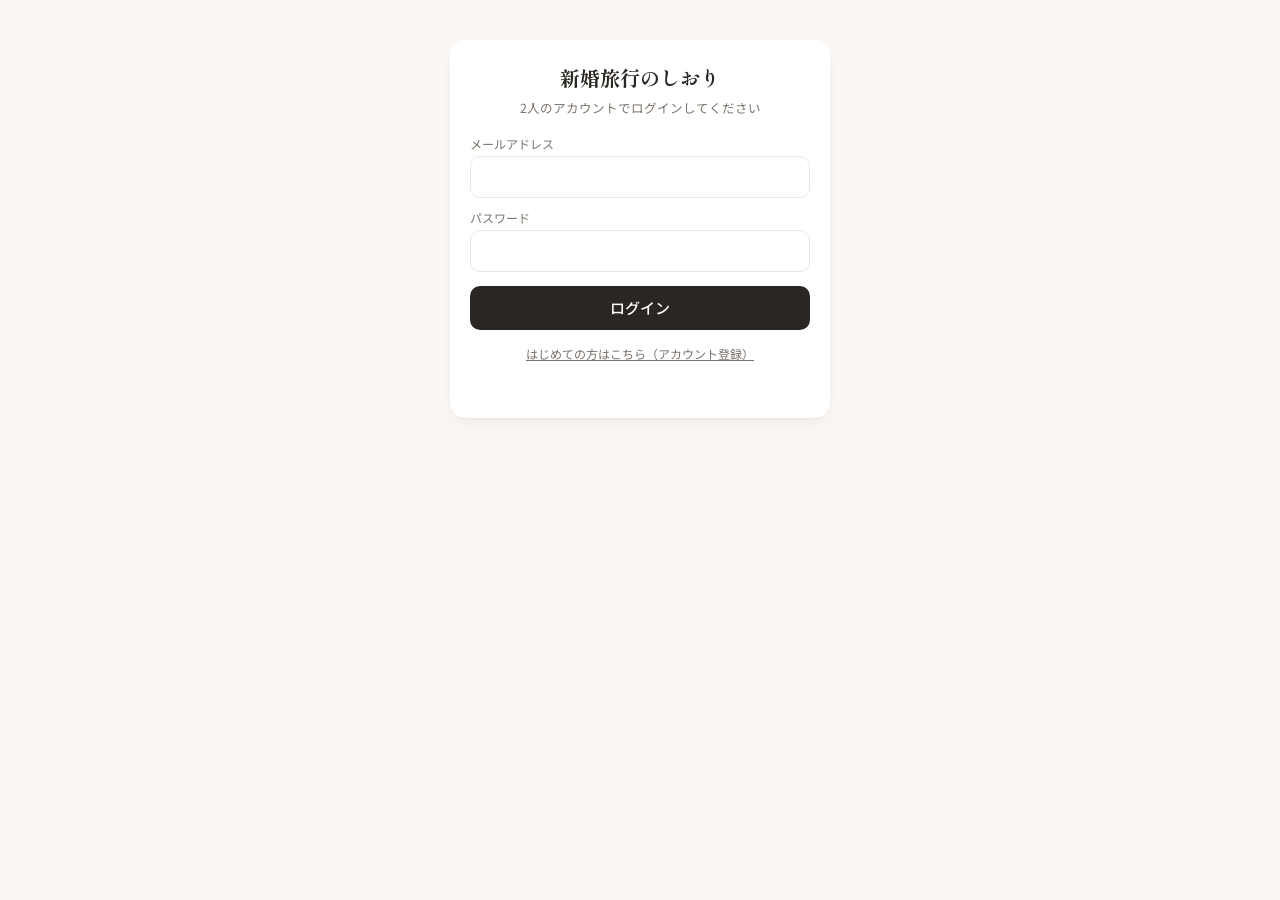
==== index.html @ dcadd389 "新婚旅行しおりアプリ（Supabase + Netlify + オフライン対応） Co-Authored-By: Claude Opus 5.5 <noreply@anthropic.com> Cla" ====
<!DOCTYPE html>
<html lang="ja">
<head>
<meta charset="utf-8">
<meta name="viewport" content="width=device-width, initial-scale=1">
<meta name="theme-color" content="#FAF7F2">
<meta name="apple-mobile-web-app-capable" content="yes">
<meta name="apple-mobile-web-app-status-bar-style" content="default">
<meta name="apple-mobile-web-app-title" content="新婚旅行">
<title>新婚旅行 ロンドン・パリ・ローマ 9日間</title>
<link rel="manifest" href="/manifest.webmanifest">
<link rel="icon" href="/icons/icon-192.png">
<link rel="apple-touch-icon" href="/icons/apple-touch-icon.png">
<link rel="preconnect" href="https://fonts.googleapis.com">
<link href="https://fonts.googleapis.com/css2?family=Noto+Sans+JP:wght@400;500;700&family=Shippori+Mincho:wght@500;700&display=swap" rel="stylesheet">
<link rel="stylesheet" href="/styles.css">
</head>
<body>
<div class="wrap" id="app">
  <div class="topbar" id="topbar" hidden><span id="whoami" style="color:var(--sub);padding:4px"></span><button class="linkbtn" id="logoutBtn">ログアウト</button></div>

  <section class="login" id="login" hidden>
    <h2>新婚旅行のしおり</h2>
    <p>2人のアカウントでログインしてください</p>
    <form id="loginForm" autocomplete="on">
      <label>メールアドレス<input type="email" id="lEmail" autocomplete="username" required></label>
      <label>パスワード<input type="password" id="lPass" autocomplete="current-password" minlength="8" required></label>
      <button class="btn primary" type="submit" id="loginBtn">ログイン</button>
      <button class="linkbtn" type="button" id="toggleSignup" style="display:block;margin:10px auto 0">はじめての方はこちら（アカウント登録）</button>
      <div class="msg" id="loginMsg"></div>
    </form>
  </section>

  <div id="main" hidden>
  <header class="hero">
    <div class="kicker">HONEYMOON 2027</div>
    <h1>ロンドン・パリ・ローマ 9日間</h1>
    <div class="route"><b>成田</b> → ロンドン 2泊 → パリ 3泊 → ローマ 2泊 → <b>成田</b>　｜　添乗員同行・ターキッシュ エアラインズ</div>
    <div class="datebar">
      <span>出発日</span><input type="date" id="startDate" min="2027-01-09" max="2027-03-20">
      <span class="countdown" id="countdown" hidden></span>
    </div>
    <div class="status" id="status"></div>
  </header>

  <nav class="tabs">
    <div class="seg">
      <button id="tabPlan" aria-pressed="true">日程</button>
      <button id="tabInfo" aria-pressed="false">ツアー情報</button>
    </div>
    <div class="chips" id="chips"></div>
  </nav>

  <main id="plan"></main>

  <main id="info" class="info" hidden>
    <section>
      <h3>フライト</h3>
      <table>
        <tr><td>往路（1日目）</td><td>成田 10:10 発 → イスタンブール乗継 → ロンドン 21:05 着</td></tr>
        <tr><td>パリ→ローマ（6日目）</td><td>直行便（時刻は最終日程表で確定）</td></tr>
        <tr><td>復路（8〜9日目）</td><td>ローマ 06:40〜07:05 発 → イスタンブール乗継 → 成田 08:40 着</td></tr>
      </table>
      <ul style="margin-top:8px;color:var(--sub);font-size:12.5px"><li>便名・時刻はツアーページ記載の目安。最終日程表で確認する</li></ul>
    </section>
    <section>
      <h3>ツアー代金に含まれるもの</h3>
      <ul>
        <li>添乗員同行、航空券（ターキッシュ エアラインズ・成田発着）</li>
        <li>ホテル：ロンドン2泊・パリ3泊・ローマ2泊（Cクラス）</li>
        <li>食事：朝食7回、昼食1回（ロンドンでフィッシュ＆チップス）、夕食1回（ローマでピザ）</li>
        <li>ロンドン・パリ・ローマの市内観光（車窓・外観を含む）</li>
        <li>ユーロスター（ロンドン→パリ・2等指定席）</li>
        <li>特典：パリのセーヌ川クルーズ券、ローマのジェラートクーポン（各1人1枚）</li>
      </ul>
    </section>
    <section>
      <h3>別途かかる費用（目安・1人あたり）</h3>
      <table>
        <tr><td>燃油サーチャージ</td><td>約133,000円</td></tr>
        <tr><td>海外空港諸税・システム利用料</td><td>約14,840円</td></tr>
        <tr><td>国際観光旅客税</td><td>3,000円</td></tr>
        <tr><td>成田空港施設使用料</td><td>2,460円</td></tr>
        <tr><td>成田空港旅客保安サービス料</td><td>700円</td></tr>
        <tr><td>宿泊税（フランス・イタリアの一部都市）</td><td>1泊 €2.6〜15.93</td></tr>
      </table>
      <ul style="margin-top:8px;color:var(--sub);font-size:12.5px"><li>ツアー代金：大人1人 299,800〜409,800円（出発日による・2〜3名1室）</li></ul>
    </section>
    <section>
      <h3>パリ自由日のオプション（4・5日目）</h3>
      <table>
        <tr><td>ヴェルサイユ宮殿 午前観光（日本語ガイド）</td><td>17,390円</td></tr>
        <tr><td>モン・サン・ミッシェル 1日観光</td><td>36,600円</td></tr>
        <tr><td>モン・サン・ミッシェル ハネムーンプラン</td><td>43,000円</td></tr>
        <tr><td>セーヌ川ディナークルーズ（18:15 / 20:30発）</td><td>18,120〜39,340円</td></tr>
      </table>
      <ul style="margin-top:8px;color:var(--sub);font-size:12.5px"><li>オンライン予約の画面で申し込む。ストライキや閉館で中止・返金なしの場合あり</li></ul>
    </section>
    <section>
      <h3>覚えておくこと</h3>
      <ul>
        <li>出発21日前までに、パスポート番号・有効期限・生年月日をHISに連絡する</li>
        <li>スーツケースは自分で運ぶ（ユーロスター・空港・駅・ホテルにポーターなし）</li>
        <li>ホテルはシャワーのみの部屋が多い。ロンドン・パリは地下鉄駅から1km以内、ローマはテルミニ駅から2km以内</li>
        <li>現地の事情で宿泊地や訪問順が入れ替わることがある（観光箇所・食事回数は同じ）</li>
        <li>大英博物館はガイドなしの場合あり。パリ市内は渋滞で移動に時間がかかることがある</li>
        <li>6日目の夕食（ピザ）は、到着時刻によって昼食に変わることがある</li>
        <li>たびレジ登録・外務省の海外安全情報を確認しておく</li>
      </ul>
    </section>
    <p style="text-align:center;font-size:12.5px;margin-top:16px"><a href="https://tour.his-j.com/sp/02A_10/TI-KLF8030/">HISのツアーページを開く（TI-KLF8030）</a></p>
  
    <section class="backup">
      <h3>バックアップ</h3>
      <p style="font-size:13px;margin:0 0 8px">いまの日程をテキスト（JSON）としてコピーします。念のためメモアプリなどに貼っておくと安心です。</p>
      <button class="btn ghost" id="copyBackup">日程をコピー</button> <span id="copyMsg" style="font-size:12px;color:var(--sub)"></span>
    </section>
  </main>

  <footer>予定をタップすると編集できます。変更は2人の画面に同時に反映されます。<br>一度開いた内容は、電波がなくても表示できます（編集はオンライン時のみ）。</footer>
  </div>
</div>

<div class="sheet-bg" id="sheetBg">
  <form class="sheet" id="sheet" autocomplete="off">
    <h3 id="sheetTitle">予定を編集</h3>
    <div id="itemFields">
      <label>タイトル<input id="fTitle" required maxlength="120" placeholder="例：ルーヴル美術館"></label>
      <div class="row">
        <label>日<select id="fDay"></select></label>
        <label>カテゴリ<select id="fCat">
          <option value="sight">観光</option><option value="food">食事</option><option value="move">移動</option>
          <option value="shop">買い物</option><option value="rest">ホテル・休憩</option><option value="other">その他</option>
        </select></label>
      </div>
      <div class="row">
        <label>開始<input type="time" id="fTime"></label>
        <label>終了<input type="time" id="fEnd"></label>
      </div>
      <label>場所（Googleマップで開けます）<input id="fPlace" maxlength="200" placeholder="例：Musée du Louvre"></label>
      <label>参考URL<input id="fUrl" type="url" maxlength="500" placeholder="https://"></label>
      <label>メモ<textarea id="fNote" maxlength="2000" placeholder="予約番号、チケット、行き方など"></textarea></label>
    </div>
    <div id="dayFields" hidden>
      <label>ホテル名<input id="fHotel" maxlength="200" placeholder="最終日程表で決まったら入力"></label>
      <label>この日のメモ<textarea id="fDayNote" maxlength="2000" placeholder="服装、集合時間、気をつけることなど"></textarea></label>
    </div>
    <div class="actions">
      <button type="button" class="btn ghost" id="cancelBtn">閉じる</button>
      <button type="submit" class="btn primary" id="saveBtn">保存</button>
    </div>
    <div class="actions" id="delRow"><button type="button" class="btn danger" id="delBtn">この予定を削除</button></div>
    <div class="confirm" id="confirmBox">本当に削除しますか？
      <div class="actions"><button type="button" class="btn ghost" id="noDel">やめる</button><button type="button" class="btn primary" style="background:#A1452F" id="yesDel">削除する</button></div>
    </div>
  </form>
</div>


<script src="/vendor/supabase.js"></script>
<script src="/config.js"></script>
<script src="/app.js"></script>
</body>
</html>
---- styles.css ----
[hidden]{display:none!important}
:root{
    --bg:#FAF7F2; --card:#FFFFFF; --ink:#2A2622; --sub:#7A726A; --line:#ECE6DD;
    --lon:#2E4A7D; --par:#B44D68; --rom:#C27235; --move:#6E7781; --accent:#8C6A4A;
    --radius:14px;
  }
  *{box-sizing:border-box}
  html,body{margin:0;background:var(--bg);color:var(--ink);font-family:"Noto Sans JP",system-ui,sans-serif;font-size:15px;line-height:1.6;-webkit-text-size-adjust:100%}
  button,input,select,textarea{font:inherit;color:inherit}
  .wrap{max-width:760px;margin:0 auto;padding:0 16px 96px}
  header.hero{padding:28px 0 14px;text-align:center}
  .hero .kicker{font-size:12px;letter-spacing:.2em;color:var(--sub)}
  .hero h1{font-family:"Shippori Mincho",serif;font-weight:700;font-size:clamp(20px,5.6vw,26px);margin:6px 0 4px;letter-spacing:.02em;word-break:keep-all}
  .hero .route{font-size:13px;color:var(--sub)}
  .hero .route b{font-weight:500}
  .datebar{display:flex;gap:10px;align-items:center;justify-content:center;flex-wrap:wrap;margin-top:14px;font-size:13px}
  .datebar input{border:1px solid var(--line);background:#fff;border-radius:10px;padding:6px 10px}
  .countdown{background:#fff;border:1px solid var(--line);border-radius:999px;padding:4px 12px;color:var(--accent);font-weight:500}
  .status{font-size:12px;color:var(--sub);text-align:center;min-height:18px;margin-top:6px}
  .status.warn{color:#A1452F}

  nav.tabs{position:sticky;top:0;z-index:5;background:rgba(250,247,242,.94);backdrop-filter:blur(6px);border-bottom:1px solid var(--line);margin:0 -16px;padding:8px 16px}
  .seg{display:flex;gap:6px;margin-bottom:8px}
  .seg button{flex:1;border:1px solid var(--line);background:#fff;border-radius:10px;padding:7px 0;font-size:13px;cursor:pointer}
  .seg button[aria-pressed=true]{background:var(--ink);color:#fff;border-color:var(--ink)}
  .chips{display:flex;gap:6px;overflow-x:auto;scrollbar-width:none;padding-bottom:2px}
  .chips::-webkit-scrollbar{display:none}
  .chip{flex:0 0 auto;border:none;border-radius:10px;padding:5px 10px;font-size:12px;cursor:pointer;color:#fff;line-height:1.3;text-align:left}
  .chip small{display:block;opacity:.85;font-size:10px}

  .day{background:var(--card);border-radius:var(--radius);margin-top:16px;overflow:hidden;box-shadow:0 1px 0 var(--line),0 6px 18px -12px rgba(60,40,20,.25);scroll-margin-top:110px}
  .dayhead{padding:14px 16px 12px;color:#fff;display:flex;justify-content:space-between;gap:10px;align-items:flex-end}
  .dayhead .n{font-family:"Shippori Mincho",serif;font-size:13px;letter-spacing:.12em;opacity:.9}
  .dayhead h2{margin:0;font-family:"Shippori Mincho",serif;font-size:20px;font-weight:700;letter-spacing:.03em}
  .dayhead .date{font-size:13px;opacity:.95;text-align:right;white-space:nowrap}
  .meta{display:flex;flex-wrap:wrap;gap:6px 14px;padding:10px 16px;border-bottom:1px solid var(--line);font-size:12.5px;color:var(--sub)}
  .meals span{display:inline-block;border:1px solid var(--line);border-radius:6px;padding:0 6px;margin-right:4px;font-size:11.5px}
  .meals span.on{border-color:transparent;background:#F3ECE2;color:var(--accent);font-weight:500}
  .stay{background:none;border:none;padding:0;color:var(--sub);cursor:pointer;text-align:left;font-size:12.5px}
  .stay u{text-decoration-color:#d5ccc0}
  .daynote{padding:8px 16px;font-size:13px;background:#FCFAF6;border-bottom:1px solid var(--line);white-space:pre-wrap}

  ol.tl{list-style:none;margin:0;padding:6px 0}
  .item{display:grid;grid-template-columns:62px 1fr;gap:10px;padding:10px 16px;cursor:pointer;position:relative}
  .item:hover{background:#FCFAF6}
  .item .t{font-variant-numeric:tabular-nums;font-size:13px;font-weight:500;padding-top:1px}
  .item .t small{display:block;color:var(--sub);font-weight:400;font-size:11.5px}
  .item .body{border-left:2px solid var(--line);padding-left:12px;min-width:0}
  .item .title{font-weight:500;display:flex;gap:6px;align-items:baseline;flex-wrap:wrap}
  .tag{font-size:10.5px;border-radius:5px;padding:0 6px;font-weight:500;white-space:nowrap}
  .tag.tour{background:#EFE7DA;color:var(--accent)}
  .cat{font-size:10.5px;color:var(--sub)}
  .item .note{font-size:13px;color:#4c4640;white-space:pre-wrap;overflow-wrap:anywhere}
  .item .links{font-size:12px;margin-top:2px;display:flex;gap:12px;flex-wrap:wrap}
  .item .links a{color:var(--accent)}
  .item.c-sight .body{border-color:#D9B98F}
  .item.c-food .body{border-color:#D99A8F}
  .item.c-move .body{border-color:#A9B3BC}
  .item.c-shop .body{border-color:#B8A6D3}
  .item.c-rest .body{border-color:#9FC2AE}
  .untimed{font-size:11px;color:var(--sub);padding:6px 16px 0;letter-spacing:.08em}
  .empty{padding:12px 16px;color:var(--sub);font-size:13px}
  .add{display:block;width:calc(100% - 32px);margin:4px 16px 14px;border:1px dashed #D8CEC1;background:none;border-radius:10px;padding:8px;color:var(--accent);cursor:pointer;font-size:13px}
  .add:hover{background:#FCFAF6}

  .info section{background:#fff;border-radius:var(--radius);padding:14px 16px;margin-top:16px;box-shadow:0 1px 0 var(--line)}
  .info h3{font-family:"Shippori Mincho",serif;margin:0 0 8px;font-size:17px}
  .info ul{margin:0;padding-left:1.2em;font-size:13.5px}
  .info li{margin:3px 0}
  .info table{width:100%;border-collapse:collapse;font-size:13px}
  .info td{border-top:1px solid var(--line);padding:6px 4px;vertical-align:top}
  .info td:last-child{text-align:right;white-space:nowrap}
  .info a{color:var(--accent)}

  .sheet-bg{position:fixed;inset:0;background:rgba(30,20,10,.35);display:none;z-index:20;align-items:flex-end;justify-content:center}
  .sheet-bg.open{display:flex}
  .sheet{background:#fff;width:100%;max-width:560px;border-radius:18px 18px 0 0;padding:18px 18px 22px;max-height:92vh;overflow:auto}
  @media(min-width:640px){.sheet-bg{align-items:center}.sheet{border-radius:18px}}
  .sheet h3{margin:0 0 12px;font-family:"Shippori Mincho",serif;font-size:18px}
  .row{display:flex;gap:10px}
  .row>label{flex:1}
  label{display:block;font-size:12px;color:var(--sub);margin-bottom:10px}
  label input,label select,label textarea{display:block;width:100%;margin-top:3px;border:1px solid var(--line);border-radius:10px;padding:8px 10px;background:#fff;font-size:15px;color:var(--ink)}
  textarea{min-height:76px;resize:vertical}
  .actions{display:flex;gap:8px;margin-top:6px}
  .btn{border:none;border-radius:10px;padding:10px 14px;cursor:pointer;font-weight:500}
  .btn.primary{background:var(--ink);color:#fff;flex:1}
  .btn.ghost{background:#F2EDE6}
  .btn.danger{background:none;color:#A1452F}
  .confirm{display:none;background:#FBEDEA;border-radius:10px;padding:10px;font-size:13px;margin-top:10px}
  .confirm.show{display:block}
  .ro .add,.ro .datebar input{display:none}
  .ro .item,.ro .stay{cursor:default}
  footer{text-align:center;font-size:11.5px;color:var(--sub);margin-top:28px}
  footer a{color:var(--sub)}

  .topbar{display:flex;justify-content:flex-end;gap:8px;padding-top:10px;font-size:12px}
  .linkbtn{background:none;border:none;color:var(--sub);cursor:pointer;text-decoration:underline;font-size:12px;padding:4px}
  .login{max-width:380px;margin:40px auto 0;background:#fff;border-radius:var(--radius);padding:22px 20px;box-shadow:0 1px 0 var(--line),0 6px 18px -12px rgba(60,40,20,.25)}
  .login h2{font-family:"Shippori Mincho",serif;margin:0 0 4px;font-size:20px;text-align:center}
  .login p{font-size:12.5px;color:var(--sub);text-align:center;margin:0 0 16px}
  .login .btn{width:100%;margin-top:4px}
  .login .msg{font-size:12.5px;margin-top:10px;text-align:center;min-height:18px}
  .login .msg.warn{color:#A1452F}
  .offline .add{display:none}
  .backup{margin-top:10px}
.offline .datebar input{pointer-events:none;opacity:.6}
.offline .item,.offline .stay{cursor:default}
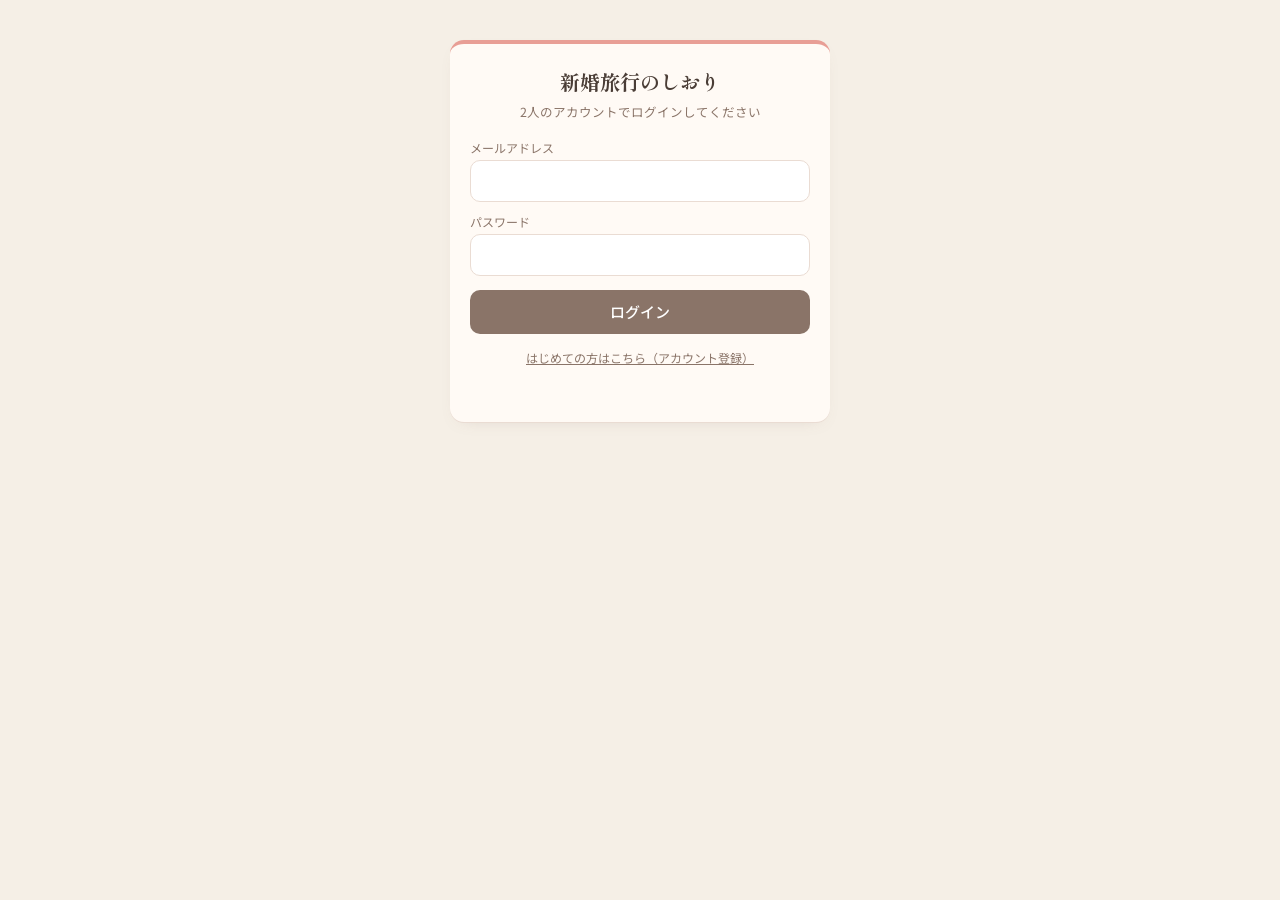
==== commit eb94cada: "配色を新しいカラーパレット（ピンク・白・ブラウン・緑・薄ピンク）に変更 Co-Authored-By: Claude Opus 5.5 <noreply@anthropic.com> Claude-S" ====
--- a/index.html
+++ b/index.html
@@ -3,7 +3,7 @@
 <head>
 <meta charset="utf-8">
 <meta name="viewport" content="width=device-width, initial-scale=1">
-<meta name="theme-color" content="#FAF7F2">
+<meta name="theme-color" content="#f5efe6">
 <meta name="apple-mobile-web-app-capable" content="yes">
 <meta name="apple-mobile-web-app-status-bar-style" content="default">
 <meta name="apple-mobile-web-app-title" content="新婚旅行">
@@ -151,7 +151,7 @@
     </div>
     <div class="actions" id="delRow"><button type="button" class="btn danger" id="delBtn">この予定を削除</button></div>
     <div class="confirm" id="confirmBox">本当に削除しますか？
-      <div class="actions"><button type="button" class="btn ghost" id="noDel">やめる</button><button type="button" class="btn primary" style="background:#A1452F" id="yesDel">削除する</button></div>
+      <div class="actions"><button type="button" class="btn ghost" id="noDel">やめる</button><button type="button" class="btn primary" style="background:var(--warn)" id="yesDel">削除する</button></div>
     </div>
   </form>
 </div>
--- a/styles.css
+++ b/styles.css
@@ -1,7 +1,8 @@
 [hidden]{display:none!important}
 :root{
-    --bg:#FAF7F2; --card:#FFFFFF; --ink:#2A2622; --sub:#7A726A; --line:#ECE6DD;
-    --lon:#2E4A7D; --par:#B44D68; --rom:#C27235; --move:#6E7781; --accent:#8C6A4A;
+    --bg:#f5efe6; --card:#fffaf5; --ink:#4a3d36; --sub:#8a7468; --line:#eadcd3;
+    --pink:#e89e95; --pink-l:#e7c8c2; --pink-xl:#f6e6e1; --brown:#8a7468; --green:#a9b8a3; --green-xl:#e6ebe2; --warn:#b4574b;
+    --lon:#a9b8a3; --par:#e89e95; --rom:#8a7468; --move:#e7c8c2; --accent:#8a7468;
     --radius:14px;
   }
   *{box-sizing:border-box}
@@ -14,56 +15,56 @@
   .hero .route{font-size:13px;color:var(--sub)}
   .hero .route b{font-weight:500}
   .datebar{display:flex;gap:10px;align-items:center;justify-content:center;flex-wrap:wrap;margin-top:14px;font-size:13px}
-  .datebar input{border:1px solid var(--line);background:#fff;border-radius:10px;padding:6px 10px}
-  .countdown{background:#fff;border:1px solid var(--line);border-radius:999px;padding:4px 12px;color:var(--accent);font-weight:500}
+  .datebar input{border:1px solid var(--line);background:var(--card);border-radius:10px;padding:6px 10px}
+  .countdown{background:var(--pink-xl);border:1px solid var(--pink-l);border-radius:999px;padding:4px 12px;color:var(--brown);font-weight:500}
   .status{font-size:12px;color:var(--sub);text-align:center;min-height:18px;margin-top:6px}
-  .status.warn{color:#A1452F}
+  .status.warn{color:var(--warn)}
 
-  nav.tabs{position:sticky;top:0;z-index:5;background:rgba(250,247,242,.94);backdrop-filter:blur(6px);border-bottom:1px solid var(--line);margin:0 -16px;padding:8px 16px}
+  nav.tabs{position:sticky;top:0;z-index:5;background:rgba(245,239,230,.94);backdrop-filter:blur(6px);border-bottom:1px solid var(--line);margin:0 -16px;padding:8px 16px}
   .seg{display:flex;gap:6px;margin-bottom:8px}
-  .seg button{flex:1;border:1px solid var(--line);background:#fff;border-radius:10px;padding:7px 0;font-size:13px;cursor:pointer}
-  .seg button[aria-pressed=true]{background:var(--ink);color:#fff;border-color:var(--ink)}
+  .seg button{flex:1;border:1px solid var(--line);background:var(--card);border-radius:10px;padding:7px 0;font-size:13px;cursor:pointer}
+  .seg button[aria-pressed=true]{background:var(--brown);color:#fff;border-color:var(--brown)}
   .chips{display:flex;gap:6px;overflow-x:auto;scrollbar-width:none;padding-bottom:2px}
   .chips::-webkit-scrollbar{display:none}
-  .chip{flex:0 0 auto;border:none;border-radius:10px;padding:5px 10px;font-size:12px;cursor:pointer;color:#fff;line-height:1.3;text-align:left}
+  .chip{flex:0 0 auto;border:none;border-radius:10px;padding:5px 10px;font-size:12px;cursor:pointer;color:var(--ink);line-height:1.3;text-align:left}
   .chip small{display:block;opacity:.85;font-size:10px}
 
-  .day{background:var(--card);border-radius:var(--radius);margin-top:16px;overflow:hidden;box-shadow:0 1px 0 var(--line),0 6px 18px -12px rgba(60,40,20,.25);scroll-margin-top:110px}
-  .dayhead{padding:14px 16px 12px;color:#fff;display:flex;justify-content:space-between;gap:10px;align-items:flex-end}
+  .day{background:var(--card);border-radius:var(--radius);margin-top:16px;overflow:hidden;box-shadow:0 1px 0 var(--line),0 6px 18px -12px rgba(138,116,104,.35);scroll-margin-top:110px}
+  .dayhead{padding:14px 16px 12px;color:var(--ink);display:flex;justify-content:space-between;gap:10px;align-items:flex-end}
   .dayhead .n{font-family:"Shippori Mincho",serif;font-size:13px;letter-spacing:.12em;opacity:.9}
   .dayhead h2{margin:0;font-family:"Shippori Mincho",serif;font-size:20px;font-weight:700;letter-spacing:.03em}
   .dayhead .date{font-size:13px;opacity:.95;text-align:right;white-space:nowrap}
   .meta{display:flex;flex-wrap:wrap;gap:6px 14px;padding:10px 16px;border-bottom:1px solid var(--line);font-size:12.5px;color:var(--sub)}
   .meals span{display:inline-block;border:1px solid var(--line);border-radius:6px;padding:0 6px;margin-right:4px;font-size:11.5px}
-  .meals span.on{border-color:transparent;background:#F3ECE2;color:var(--accent);font-weight:500}
+  .meals span.on{border-color:transparent;background:var(--pink-xl);color:var(--brown);font-weight:500}
   .stay{background:none;border:none;padding:0;color:var(--sub);cursor:pointer;text-align:left;font-size:12.5px}
-  .stay u{text-decoration-color:#d5ccc0}
-  .daynote{padding:8px 16px;font-size:13px;background:#FCFAF6;border-bottom:1px solid var(--line);white-space:pre-wrap}
+  .stay u{text-decoration-color:var(--pink-l)}
+  .daynote{padding:8px 16px;font-size:13px;background:var(--green-xl);border-bottom:1px solid var(--line);white-space:pre-wrap}
 
   ol.tl{list-style:none;margin:0;padding:6px 0}
   .item{display:grid;grid-template-columns:62px 1fr;gap:10px;padding:10px 16px;cursor:pointer;position:relative}
-  .item:hover{background:#FCFAF6}
+  .item:hover{background:var(--pink-xl)}
   .item .t{font-variant-numeric:tabular-nums;font-size:13px;font-weight:500;padding-top:1px}
   .item .t small{display:block;color:var(--sub);font-weight:400;font-size:11.5px}
   .item .body{border-left:2px solid var(--line);padding-left:12px;min-width:0}
   .item .title{font-weight:500;display:flex;gap:6px;align-items:baseline;flex-wrap:wrap}
   .tag{font-size:10.5px;border-radius:5px;padding:0 6px;font-weight:500;white-space:nowrap}
-  .tag.tour{background:#EFE7DA;color:var(--accent)}
+  .tag.tour{background:var(--pink-l);color:var(--ink)}
   .cat{font-size:10.5px;color:var(--sub)}
-  .item .note{font-size:13px;color:#4c4640;white-space:pre-wrap;overflow-wrap:anywhere}
+  .item .note{font-size:13px;color:var(--ink);opacity:.9;white-space:pre-wrap;overflow-wrap:anywhere}
   .item .links{font-size:12px;margin-top:2px;display:flex;gap:12px;flex-wrap:wrap}
   .item .links a{color:var(--accent)}
-  .item.c-sight .body{border-color:#D9B98F}
-  .item.c-food .body{border-color:#D99A8F}
-  .item.c-move .body{border-color:#A9B3BC}
-  .item.c-shop .body{border-color:#B8A6D3}
-  .item.c-rest .body{border-color:#9FC2AE}
+  .item.c-sight .body{border-color:var(--pink)}
+  .item.c-food .body{border-color:#d9a99a}
+  .item.c-move .body{border-color:#c3b3a9}
+  .item.c-shop .body{border-color:var(--pink-l)}
+  .item.c-rest .body{border-color:var(--green)}
   .untimed{font-size:11px;color:var(--sub);padding:6px 16px 0;letter-spacing:.08em}
   .empty{padding:12px 16px;color:var(--sub);font-size:13px}
-  .add{display:block;width:calc(100% - 32px);margin:4px 16px 14px;border:1px dashed #D8CEC1;background:none;border-radius:10px;padding:8px;color:var(--accent);cursor:pointer;font-size:13px}
-  .add:hover{background:#FCFAF6}
+  .add{display:block;width:calc(100% - 32px);margin:4px 16px 14px;border:1px dashed var(--pink-l);background:none;border-radius:10px;padding:8px;color:var(--accent);cursor:pointer;font-size:13px}
+  .add:hover{background:var(--pink-xl)}
 
-  .info section{background:#fff;border-radius:var(--radius);padding:14px 16px;margin-top:16px;box-shadow:0 1px 0 var(--line)}
+  .info section{background:var(--card);border-radius:var(--radius);padding:14px 16px;margin-top:16px;box-shadow:0 1px 0 var(--line)}
   .info h3{font-family:"Shippori Mincho",serif;margin:0 0 8px;font-size:17px}
   .info ul{margin:0;padding-left:1.2em;font-size:13.5px}
   .info li{margin:3px 0}
@@ -72,9 +73,9 @@
   .info td:last-child{text-align:right;white-space:nowrap}
   .info a{color:var(--accent)}
 
-  .sheet-bg{position:fixed;inset:0;background:rgba(30,20,10,.35);display:none;z-index:20;align-items:flex-end;justify-content:center}
+  .sheet-bg{position:fixed;inset:0;background:rgba(74,61,54,.35);display:none;z-index:20;align-items:flex-end;justify-content:center}
   .sheet-bg.open{display:flex}
-  .sheet{background:#fff;width:100%;max-width:560px;border-radius:18px 18px 0 0;padding:18px 18px 22px;max-height:92vh;overflow:auto}
+  .sheet{background:var(--card);width:100%;max-width:560px;border-radius:18px 18px 0 0;padding:18px 18px 22px;max-height:92vh;overflow:auto}
   @media(min-width:640px){.sheet-bg{align-items:center}.sheet{border-radius:18px}}
   .sheet h3{margin:0 0 12px;font-family:"Shippori Mincho",serif;font-size:18px}
   .row{display:flex;gap:10px}
@@ -84,10 +85,10 @@
   textarea{min-height:76px;resize:vertical}
   .actions{display:flex;gap:8px;margin-top:6px}
   .btn{border:none;border-radius:10px;padding:10px 14px;cursor:pointer;font-weight:500}
-  .btn.primary{background:var(--ink);color:#fff;flex:1}
-  .btn.ghost{background:#F2EDE6}
-  .btn.danger{background:none;color:#A1452F}
-  .confirm{display:none;background:#FBEDEA;border-radius:10px;padding:10px;font-size:13px;margin-top:10px}
+  .btn.primary{background:var(--brown);color:#fff;flex:1}
+  .btn.ghost{background:var(--pink-xl);color:var(--ink)}
+  .btn.danger{background:none;color:var(--warn)}
+  .confirm{display:none;background:var(--pink-xl);border-radius:10px;padding:10px;font-size:13px;margin-top:10px}
   .confirm.show{display:block}
   .ro .add,.ro .datebar input{display:none}
   .ro .item,.ro .stay{cursor:default}
@@ -96,13 +97,25 @@
 
   .topbar{display:flex;justify-content:flex-end;gap:8px;padding-top:10px;font-size:12px}
   .linkbtn{background:none;border:none;color:var(--sub);cursor:pointer;text-decoration:underline;font-size:12px;padding:4px}
-  .login{max-width:380px;margin:40px auto 0;background:#fff;border-radius:var(--radius);padding:22px 20px;box-shadow:0 1px 0 var(--line),0 6px 18px -12px rgba(60,40,20,.25)}
+  .login{max-width:380px;margin:40px auto 0;background:var(--card);border-top:4px solid var(--pink);border-radius:var(--radius);padding:22px 20px;box-shadow:0 1px 0 var(--line),0 6px 18px -12px rgba(138,116,104,.35)}
   .login h2{font-family:"Shippori Mincho",serif;margin:0 0 4px;font-size:20px;text-align:center}
   .login p{font-size:12.5px;color:var(--sub);text-align:center;margin:0 0 16px}
   .login .btn{width:100%;margin-top:4px}
   .login .msg{font-size:12.5px;margin-top:10px;text-align:center;min-height:18px}
-  .login .msg.warn{color:#A1452F}
+  .login .msg.warn{color:var(--warn)}
   .offline .add{display:none}
   .backup{margin-top:10px}
 .offline .datebar input{pointer-events:none;opacity:.6}
 .offline .item,.offline .stay{cursor:default}
+
+.hero .kicker{color:var(--pink);font-weight:500}
+.hero h1{color:var(--ink)}
+.hero h1::after{content:"";display:block;width:42px;height:2px;background:var(--pink);margin:10px auto 0;border-radius:2px}
+.hero .route b{color:var(--brown)}
+.info h3{color:var(--brown)}
+.info h3::before{content:"";display:inline-block;width:6px;height:6px;border-radius:50%;background:var(--pink);margin-right:8px;vertical-align:middle}
+.info a,.item .links a,footer a{color:var(--brown)}
+.login h2{color:var(--ink)}
+.chip{box-shadow:inset 0 0 0 1px rgba(74,61,54,.06)}
+.chip[data-light="0"],.dayhead[data-light="0"]{color:#fff}
+label input:focus,label select:focus,label textarea:focus,.datebar input:focus{outline:2px solid var(--pink-l);outline-offset:0;border-color:var(--pink)}
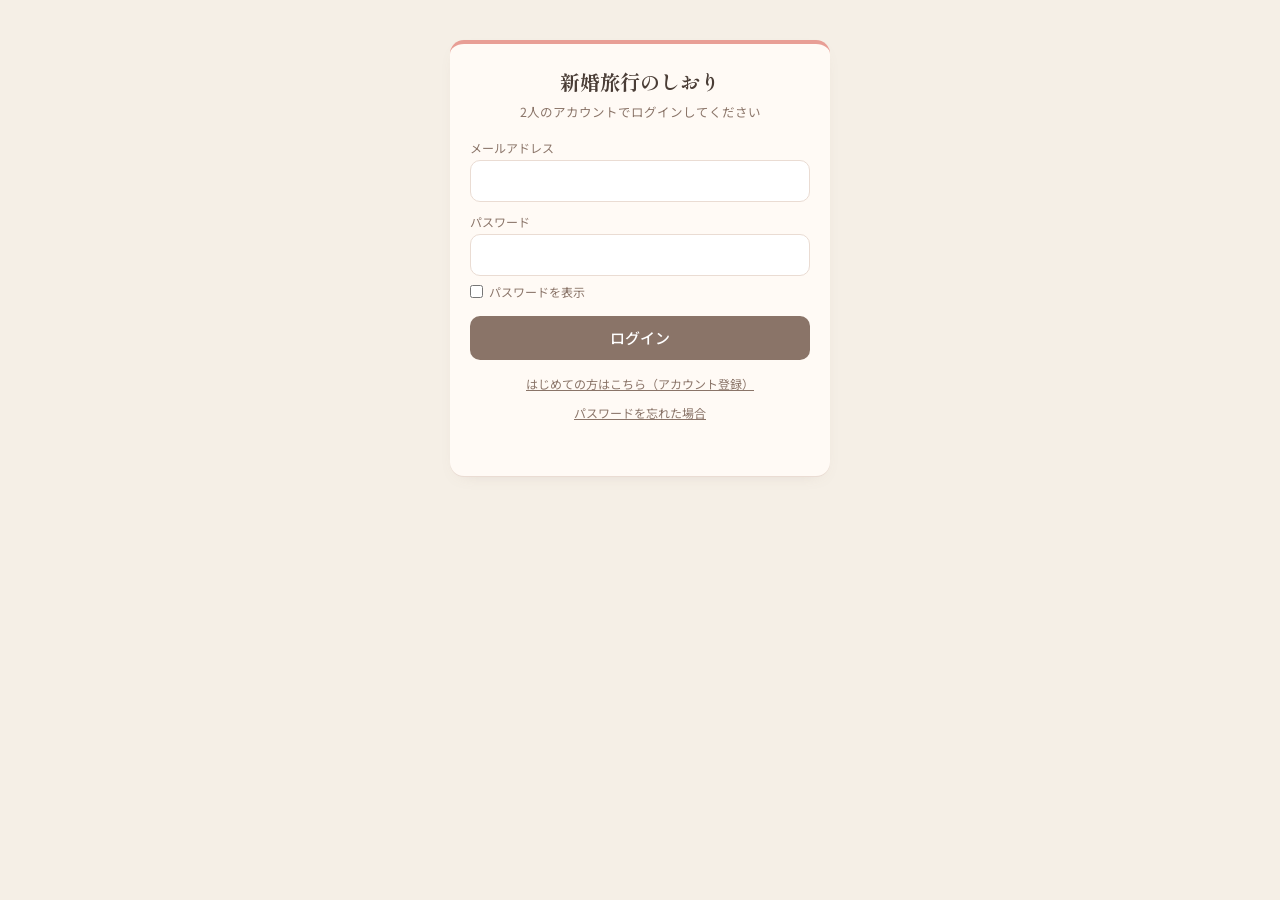
==== commit e3421ee7: "パスワード変更・パスワード再設定（メール）・パスワード表示切替を追加 Co-Authored-By: Claude Opus 5.5 <noreply@anthropic.com> Claude-Se" ====
--- a/index.html
+++ b/index.html
@@ -17,7 +17,7 @@
 </head>
 <body>
 <div class="wrap" id="app">
-  <div class="topbar" id="topbar" hidden><span id="whoami" style="color:var(--sub);padding:4px"></span><button class="linkbtn" id="logoutBtn">ログアウト</button></div>
+  <div class="topbar" id="topbar" hidden><span id="whoami" style="color:var(--sub);padding:4px"></span><button class="linkbtn" id="pwBtn">パスワード変更</button><button class="linkbtn" id="logoutBtn">ログアウト</button></div>
 
   <section class="login" id="login" hidden>
     <h2>新婚旅行のしおり</h2>
@@ -25,8 +25,10 @@
     <form id="loginForm" autocomplete="on">
       <label>メールアドレス<input type="email" id="lEmail" autocomplete="username" required></label>
       <label>パスワード<input type="password" id="lPass" autocomplete="current-password" minlength="8" required></label>
+      <label class="showpw"><input type="checkbox" id="lShow"> パスワードを表示</label>
       <button class="btn primary" type="submit" id="loginBtn">ログイン</button>
       <button class="linkbtn" type="button" id="toggleSignup" style="display:block;margin:10px auto 0">はじめての方はこちら（アカウント登録）</button>
+      <button class="linkbtn" type="button" id="forgotBtn" style="display:block;margin:2px auto 0">パスワードを忘れた場合</button>
       <div class="msg" id="loginMsg"></div>
     </form>
   </section>
@@ -157,6 +159,21 @@
 </div>
 
 
+<div class="sheet-bg" id="pwBg">
+  <form class="sheet" id="pwForm" autocomplete="on">
+    <h3 id="pwTitle">パスワード変更</h3>
+    <input type="email" id="pwUser" autocomplete="username" hidden>
+    <label id="pwCurWrap">いまのパスワード<input type="password" id="pwCur" autocomplete="current-password"></label>
+    <label>新しいパスワード（8文字以上）<input type="password" id="pwNew" autocomplete="new-password" minlength="8" required></label>
+    <label>新しいパスワード（確認）<input type="password" id="pwNew2" autocomplete="new-password" minlength="8" required></label>
+    <label class="showpw"><input type="checkbox" id="pwShow"> パスワードを表示</label>
+    <div class="actions">
+      <button type="button" class="btn ghost" id="pwCancel">閉じる</button>
+      <button type="submit" class="btn primary" id="pwSave">変更する</button>
+    </div>
+    <div class="msg" id="pwMsg" style="font-size:12.5px;margin-top:10px;min-height:18px"></div>
+  </form>
+</div>
 <script src="/vendor/supabase.js"></script>
 <script src="/config.js"></script>
 <script src="/app.js"></script>
--- a/styles.css
+++ b/styles.css
@@ -119,3 +119,6 @@
 .chip{box-shadow:inset 0 0 0 1px rgba(74,61,54,.06)}
 .chip[data-light="0"],.dayhead[data-light="0"]{color:#fff}
 label input:focus,label select:focus,label textarea:focus,.datebar input:focus{outline:2px solid var(--pink-l);outline-offset:0;border-color:var(--pink)}
+.showpw{display:flex;align-items:center;gap:6px;margin-top:-4px}
+.showpw input{display:inline-block;width:auto;margin:0}
+#pwMsg.warn{color:var(--warn)}
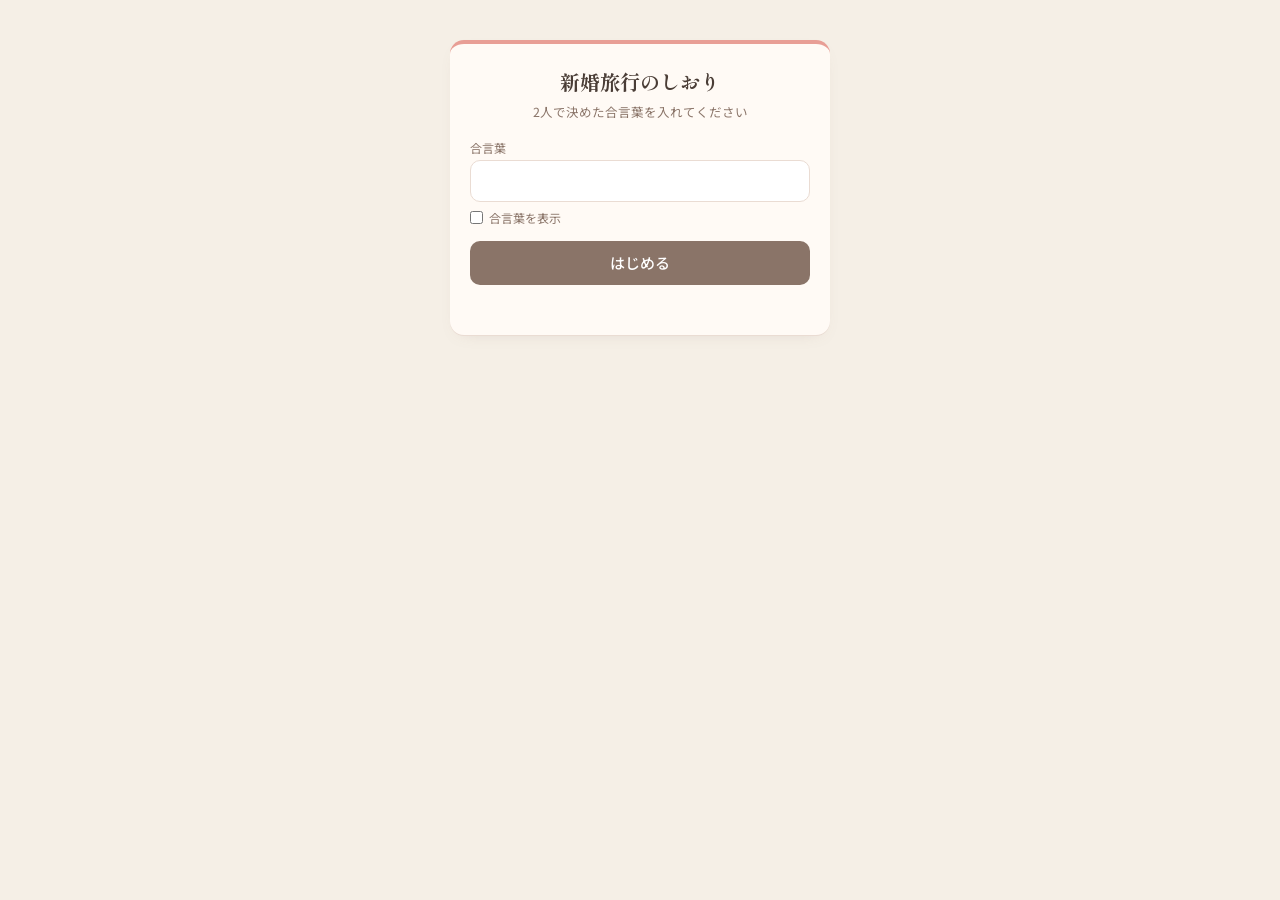
==== commit d995a731: "ログインをメール＋パスワードから合言葉方式に変更 Co-Authored-By: Claude Opus 5.5 <noreply@anthropic.com> Claude-Session: htt" ====
--- a/index.html
+++ b/index.html
@@ -17,18 +17,16 @@
 </head>
 <body>
 <div class="wrap" id="app">
-  <div class="topbar" id="topbar" hidden><span id="whoami" style="color:var(--sub);padding:4px"></span><button class="linkbtn" id="pwBtn">パスワード変更</button><button class="linkbtn" id="logoutBtn">ログアウト</button></div>
+  <div class="topbar" id="topbar" hidden><button class="linkbtn" id="pwBtn">合言葉を変更</button><button class="linkbtn" id="logoutBtn">ログアウト</button></div>
 
   <section class="login" id="login" hidden>
     <h2>新婚旅行のしおり</h2>
-    <p>2人のアカウントでログインしてください</p>
+    <p>2人で決めた合言葉を入れてください</p>
     <form id="loginForm" autocomplete="on">
-      <label>メールアドレス<input type="email" id="lEmail" autocomplete="username" required></label>
-      <label>パスワード<input type="password" id="lPass" autocomplete="current-password" minlength="8" required></label>
-      <label class="showpw"><input type="checkbox" id="lShow"> パスワードを表示</label>
-      <button class="btn primary" type="submit" id="loginBtn">ログイン</button>
-      <button class="linkbtn" type="button" id="toggleSignup" style="display:block;margin:10px auto 0">はじめての方はこちら（アカウント登録）</button>
-      <button class="linkbtn" type="button" id="forgotBtn" style="display:block;margin:2px auto 0">パスワードを忘れた場合</button>
+      <input type="text" name="username" value="honeymoon" autocomplete="username" hidden>
+      <label>合言葉<input type="password" id="lPass" autocomplete="current-password" required></label>
+      <label class="showpw"><input type="checkbox" id="lShow"> 合言葉を表示</label>
+      <button class="btn primary" type="submit" id="loginBtn">はじめる</button>
       <div class="msg" id="loginMsg"></div>
     </form>
   </section>
@@ -161,12 +159,12 @@
 
 <div class="sheet-bg" id="pwBg">
   <form class="sheet" id="pwForm" autocomplete="on">
-    <h3 id="pwTitle">パスワード変更</h3>
-    <input type="email" id="pwUser" autocomplete="username" hidden>
-    <label id="pwCurWrap">いまのパスワード<input type="password" id="pwCur" autocomplete="current-password"></label>
-    <label>新しいパスワード（8文字以上）<input type="password" id="pwNew" autocomplete="new-password" minlength="8" required></label>
-    <label>新しいパスワード（確認）<input type="password" id="pwNew2" autocomplete="new-password" minlength="8" required></label>
-    <label class="showpw"><input type="checkbox" id="pwShow"> パスワードを表示</label>
+    <h3 id="pwTitle">合言葉を変更</h3>
+    <input type="text" name="username" value="honeymoon" autocomplete="username" hidden>
+    <label>いまの合言葉<input type="password" id="pwCur" autocomplete="current-password"></label>
+    <label>新しい合言葉（6文字以上）<input type="password" id="pwNew" autocomplete="new-password" minlength="6" required></label>
+    <label>新しい合言葉（確認）<input type="password" id="pwNew2" autocomplete="new-password" minlength="6" required></label>
+    <label class="showpw"><input type="checkbox" id="pwShow"> 合言葉を表示</label>
     <div class="actions">
       <button type="button" class="btn ghost" id="pwCancel">閉じる</button>
       <button type="submit" class="btn primary" id="pwSave">変更する</button>
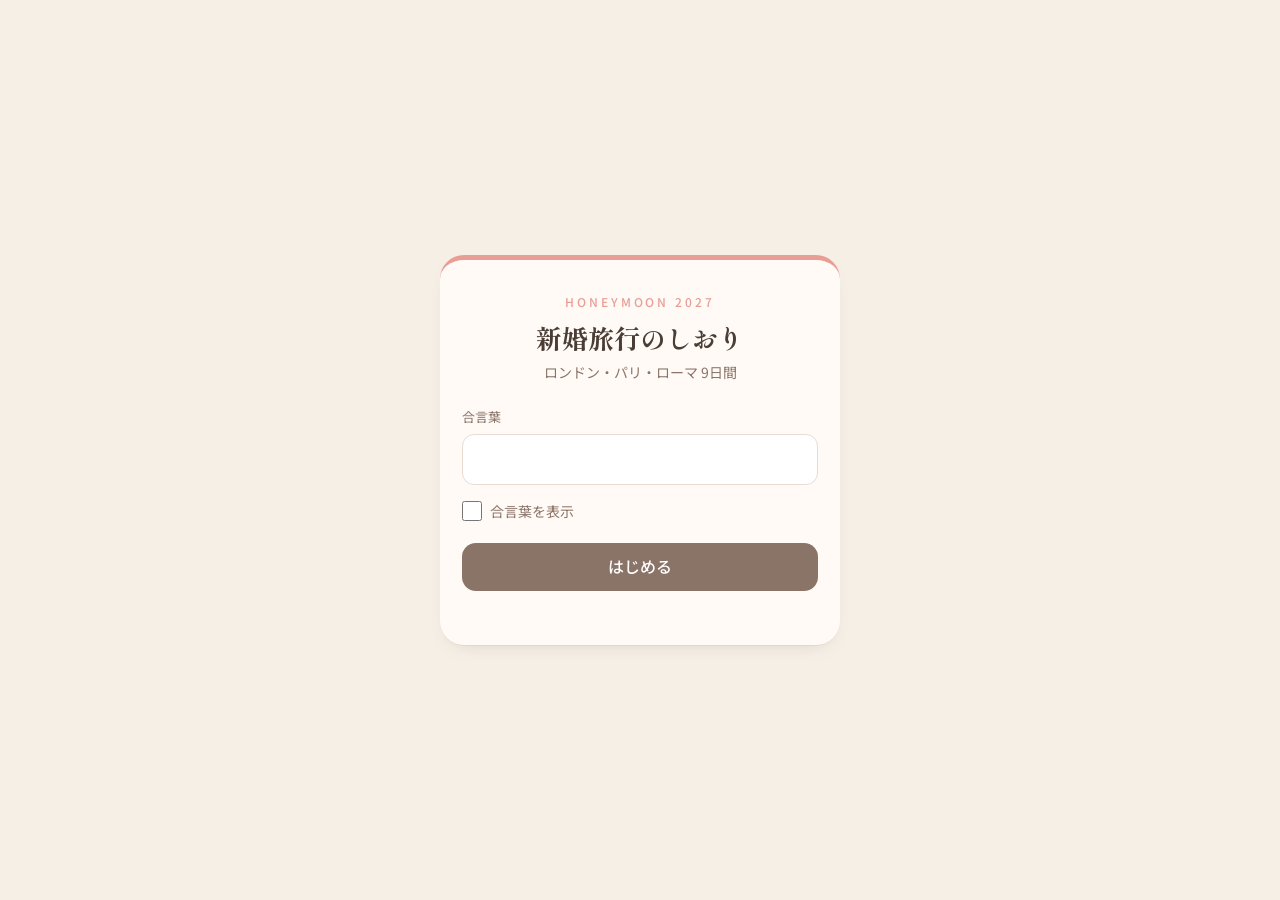
==== commit bb7dd588: "スマホ向けにUIを作り直し（1日ずつ表示・日付スクロール・下部タブ・追加ボタン・入力シート改善） Co-Authored-By: Claude Opus 5.5 <noreply@anthropic." ====
--- a/index.html
+++ b/index.html
@@ -2,11 +2,13 @@
 <html lang="ja">
 <head>
 <meta charset="utf-8">
-<meta name="viewport" content="width=device-width, initial-scale=1">
+<meta name="viewport" content="width=device-width, initial-scale=1, viewport-fit=cover">
 <meta name="theme-color" content="#f5efe6">
 <meta name="apple-mobile-web-app-capable" content="yes">
+<meta name="mobile-web-app-capable" content="yes">
 <meta name="apple-mobile-web-app-status-bar-style" content="default">
 <meta name="apple-mobile-web-app-title" content="新婚旅行">
+<meta name="format-detection" content="telephone=no">
 <title>新婚旅行 ロンドン・パリ・ローマ 9日間</title>
 <link rel="manifest" href="/manifest.webmanifest">
 <link rel="icon" href="/icons/icon-192.png">
@@ -16,54 +18,52 @@
 <link rel="stylesheet" href="/styles.css">
 </head>
 <body>
-<div class="wrap" id="app">
-  <div class="topbar" id="topbar" hidden><button class="linkbtn" id="pwBtn">合言葉を変更</button><button class="linkbtn" id="logoutBtn">ログアウト</button></div>
-
-  <section class="login" id="login" hidden>
-    <h2>新婚旅行のしおり</h2>
-    <p>2人で決めた合言葉を入れてください</p>
+
+<!-- ログイン -->
+<section class="login" id="login" hidden>
+  <div class="login-card">
+    <div class="login-kicker">HONEYMOON 2027</div>
+    <h1>新婚旅行のしおり</h1>
+    <p>ロンドン・パリ・ローマ 9日間</p>
     <form id="loginForm" autocomplete="on">
       <input type="text" name="username" value="honeymoon" autocomplete="username" hidden>
-      <label>合言葉<input type="password" id="lPass" autocomplete="current-password" required></label>
-      <label class="showpw"><input type="checkbox" id="lShow"> 合言葉を表示</label>
-      <button class="btn primary" type="submit" id="loginBtn">はじめる</button>
+      <label class="field">合言葉<input type="password" id="lPass" autocomplete="current-password" required></label>
+      <label class="check"><input type="checkbox" id="lShow"> 合言葉を表示</label>
+      <button class="btn primary block" type="submit" id="loginBtn">はじめる</button>
       <div class="msg" id="loginMsg"></div>
     </form>
-  </section>
-
-  <div id="main" hidden>
-  <header class="hero">
-    <div class="kicker">HONEYMOON 2027</div>
-    <h1>ロンドン・パリ・ローマ 9日間</h1>
-    <div class="route"><b>成田</b> → ロンドン 2泊 → パリ 3泊 → ローマ 2泊 → <b>成田</b>　｜　添乗員同行・ターキッシュ エアラインズ</div>
-    <div class="datebar">
-      <span>出発日</span><input type="date" id="startDate" min="2027-01-09" max="2027-03-20">
+  </div>
+</section>
+
+<!-- アプリ本体 -->
+<div id="main" hidden>
+  <header class="appbar">
+    <div class="appbar-row">
+      <div class="brand">
+        <div class="brand-title">新婚旅行のしおり</div>
+        <div class="brand-sub">ロンドン・パリ・ローマ</div>
+      </div>
       <span class="countdown" id="countdown" hidden></span>
     </div>
-    <div class="status" id="status"></div>
+    <nav class="daystrip" id="daystrip" aria-label="日付を選ぶ"></nav>
   </header>
 
-  <nav class="tabs">
-    <div class="seg">
-      <button id="tabPlan" aria-pressed="true">日程</button>
-      <button id="tabInfo" aria-pressed="false">ツアー情報</button>
-    </div>
-    <div class="chips" id="chips"></div>
-  </nav>
-
-  <main id="plan"></main>
-
-  <main id="info" class="info" hidden>
-    <section>
+  <div class="banner" id="status" hidden></div>
+
+  <main class="view" id="plan" aria-live="polite"></main>
+
+  <main class="view info" id="info" hidden>
+    <h2 class="view-title">ツアー情報</h2>
+    <section class="card">
       <h3>フライト</h3>
-      <table>
-        <tr><td>往路（1日目）</td><td>成田 10:10 発 → イスタンブール乗継 → ロンドン 21:05 着</td></tr>
-        <tr><td>パリ→ローマ（6日目）</td><td>直行便（時刻は最終日程表で確定）</td></tr>
-        <tr><td>復路（8〜9日目）</td><td>ローマ 06:40〜07:05 発 → イスタンブール乗継 → 成田 08:40 着</td></tr>
-      </table>
-      <ul style="margin-top:8px;color:var(--sub);font-size:12.5px"><li>便名・時刻はツアーページ記載の目安。最終日程表で確認する</li></ul>
-    </section>
-    <section>
+      <dl class="rows">
+        <div><dt>往路（1日目）</dt><dd>成田 10:10 発 → イスタンブール乗継 → ロンドン 21:05 着</dd></div>
+        <div><dt>パリ → ローマ（6日目）</dt><dd>直行便（時刻は最終日程表で確定）</dd></div>
+        <div><dt>復路（8〜9日目）</dt><dd>ローマ 06:40〜07:05 発 → イスタンブール乗継 → 成田 08:40 着</dd></div>
+      </dl>
+      <p class="hint">便名・時刻はツアーページ記載の目安。最終日程表で確認する</p>
+    </section>
+    <section class="card">
       <h3>ツアー代金に含まれるもの</h3>
       <ul>
         <li>添乗員同行、航空券（ターキッシュ エアラインズ・成田発着）</li>
@@ -74,29 +74,29 @@
         <li>特典：パリのセーヌ川クルーズ券、ローマのジェラートクーポン（各1人1枚）</li>
       </ul>
     </section>
-    <section>
+    <section class="card">
       <h3>別途かかる費用（目安・1人あたり）</h3>
-      <table>
-        <tr><td>燃油サーチャージ</td><td>約133,000円</td></tr>
-        <tr><td>海外空港諸税・システム利用料</td><td>約14,840円</td></tr>
-        <tr><td>国際観光旅客税</td><td>3,000円</td></tr>
-        <tr><td>成田空港施設使用料</td><td>2,460円</td></tr>
-        <tr><td>成田空港旅客保安サービス料</td><td>700円</td></tr>
-        <tr><td>宿泊税（フランス・イタリアの一部都市）</td><td>1泊 €2.6〜15.93</td></tr>
-      </table>
-      <ul style="margin-top:8px;color:var(--sub);font-size:12.5px"><li>ツアー代金：大人1人 299,800〜409,800円（出発日による・2〜3名1室）</li></ul>
-    </section>
-    <section>
+      <dl class="rows">
+        <div><dt>燃油サーチャージ</dt><dd>約133,000円</dd></div>
+        <div><dt>海外空港諸税・システム利用料</dt><dd>約14,840円</dd></div>
+        <div><dt>国際観光旅客税</dt><dd>3,000円</dd></div>
+        <div><dt>成田空港施設使用料</dt><dd>2,460円</dd></div>
+        <div><dt>成田空港旅客保安サービス料</dt><dd>700円</dd></div>
+        <div><dt>宿泊税（フランス・イタリアの一部都市）</dt><dd>1泊 €2.6〜15.93</dd></div>
+      </dl>
+      <p class="hint">ツアー代金：大人1人 299,800〜409,800円（出発日による・2〜3名1室）</p>
+    </section>
+    <section class="card">
       <h3>パリ自由日のオプション（4・5日目）</h3>
-      <table>
-        <tr><td>ヴェルサイユ宮殿 午前観光（日本語ガイド）</td><td>17,390円</td></tr>
-        <tr><td>モン・サン・ミッシェル 1日観光</td><td>36,600円</td></tr>
-        <tr><td>モン・サン・ミッシェル ハネムーンプラン</td><td>43,000円</td></tr>
-        <tr><td>セーヌ川ディナークルーズ（18:15 / 20:30発）</td><td>18,120〜39,340円</td></tr>
-      </table>
-      <ul style="margin-top:8px;color:var(--sub);font-size:12.5px"><li>オンライン予約の画面で申し込む。ストライキや閉館で中止・返金なしの場合あり</li></ul>
-    </section>
-    <section>
+      <dl class="rows">
+        <div><dt>ヴェルサイユ宮殿 午前観光（日本語ガイド）</dt><dd>17,390円</dd></div>
+        <div><dt>モン・サン・ミッシェル 1日観光</dt><dd>36,600円</dd></div>
+        <div><dt>モン・サン・ミッシェル ハネムーンプラン</dt><dd>43,000円</dd></div>
+        <div><dt>セーヌ川ディナークルーズ（18:15 / 20:30発）</dt><dd>18,120〜39,340円</dd></div>
+      </dl>
+      <p class="hint">オンライン予約の画面で申し込む。ストライキや閉館で中止・返金なしの場合あり</p>
+    </section>
+    <section class="card">
       <h3>覚えておくこと</h3>
       <ul>
         <li>出発21日前までに、パスポート番号・有効期限・生年月日をHISに連絡する</li>
@@ -108,70 +108,127 @@
         <li>たびレジ登録・外務省の海外安全情報を確認しておく</li>
       </ul>
     </section>
-    <p style="text-align:center;font-size:12.5px;margin-top:16px"><a href="https://tour.his-j.com/sp/02A_10/TI-KLF8030/">HISのツアーページを開く（TI-KLF8030）</a></p>
-  
-    <section class="backup">
+    <a class="btn ghost block linkout" href="https://tour.his-j.com/sp/02A_10/TI-KLF8030/" target="_blank" rel="noopener">HISのツアーページを開く</a>
+  </main>
+
+  <main class="view settings" id="settings" hidden>
+    <h2 class="view-title">設定</h2>
+    <section class="card">
+      <h3>出発日</h3>
+      <input type="date" id="startDate" class="input" min="2027-01-09" max="2027-03-20" aria-label="出発日">
+      <p class="hint">入れると、各日の日付と出発までの日数が表示されます</p>
+    </section>
+    <section class="card">
+      <h3>同期</h3>
+      <p class="sync" id="syncInfo">—</p>
+      <p class="hint">一度開いた日程は、電波がなくても表示できます（編集はオンライン時のみ）。変更は2人の画面に反映されます。</p>
+    </section>
+    <section class="card">
       <h3>バックアップ</h3>
-      <p style="font-size:13px;margin:0 0 8px">いまの日程をテキスト（JSON）としてコピーします。念のためメモアプリなどに貼っておくと安心です。</p>
-      <button class="btn ghost" id="copyBackup">日程をコピー</button> <span id="copyMsg" style="font-size:12px;color:var(--sub)"></span>
+      <p class="hint" style="margin-top:0">いまの日程をテキストとしてコピーします。念のためメモアプリなどに貼っておくと安心です。</p>
+      <button class="btn ghost block" id="copyBackup">日程をコピー</button>
+      <p class="hint center" id="copyMsg"></p>
+    </section>
+    <section class="card">
+      <h3>合言葉</h3>
+      <button class="btn ghost block" id="pwBtn">合言葉を変更</button>
+      <button class="btn quiet block" id="logoutBtn">この端末からログアウト</button>
     </section>
   </main>
 
-  <footer>予定をタップすると編集できます。変更は2人の画面に同時に反映されます。<br>一度開いた内容は、電波がなくても表示できます（編集はオンライン時のみ）。</footer>
-  </div>
+  <button class="fab" id="fab" aria-label="この日に予定を追加">
+    <svg viewBox="0 0 24 24" aria-hidden="true"><path d="M12 5v14M5 12h14" stroke="currentColor" stroke-width="2.2" stroke-linecap="round" fill="none"/></svg>
+  </button>
+
+  <nav class="tabbar" aria-label="メニュー">
+    <button data-tab="plan" aria-current="page">
+      <svg viewBox="0 0 24 24" aria-hidden="true"><rect x="3.5" y="5" width="17" height="15.5" rx="3" fill="none" stroke="currentColor" stroke-width="1.8"/><path d="M3.5 10h17M8 3v4M16 3v4" stroke="currentColor" stroke-width="1.8" stroke-linecap="round"/></svg>
+      <span>日程</span>
+    </button>
+    <button data-tab="info">
+      <svg viewBox="0 0 24 24" aria-hidden="true"><path d="M4 7.5A2.5 2.5 0 0 1 6.5 5h11A2.5 2.5 0 0 1 20 7.5v1.8a2.2 2.2 0 0 0 0 4.4v1.8a2.5 2.5 0 0 1-2.5 2.5h-11A2.5 2.5 0 0 1 4 15.5v-1.8a2.2 2.2 0 0 0 0-4.4z" fill="none" stroke="currentColor" stroke-width="1.8" stroke-linejoin="round"/><path d="M14.5 5.5v12" stroke="currentColor" stroke-width="1.8" stroke-dasharray="2 2.2"/></svg>
+      <span>ツアー情報</span>
+    </button>
+    <button data-tab="settings">
+      <svg viewBox="0 0 24 24" aria-hidden="true"><circle cx="12" cy="12" r="3" fill="none" stroke="currentColor" stroke-width="1.8"/><path d="M12 2.8v2.4M12 18.8v2.4M2.8 12h2.4M18.8 12h2.4M5.5 5.5l1.7 1.7M16.8 16.8l1.7 1.7M5.5 18.5l1.7-1.7M16.8 7.2l1.7-1.7" stroke="currentColor" stroke-width="1.8" stroke-linecap="round"/></svg>
+      <span>設定</span>
+    </button>
+  </nav>
 </div>
 
+<!-- 予定・宿泊の編集シート -->
 <div class="sheet-bg" id="sheetBg">
   <form class="sheet" id="sheet" autocomplete="off">
-    <h3 id="sheetTitle">予定を編集</h3>
-    <div id="itemFields">
-      <label>タイトル<input id="fTitle" required maxlength="120" placeholder="例：ルーヴル美術館"></label>
-      <div class="row">
-        <label>日<select id="fDay"></select></label>
-        <label>カテゴリ<select id="fCat">
-          <option value="sight">観光</option><option value="food">食事</option><option value="move">移動</option>
-          <option value="shop">買い物</option><option value="rest">ホテル・休憩</option><option value="other">その他</option>
-        </select></label>
-      </div>
-      <div class="row">
-        <label>開始<input type="time" id="fTime"></label>
-        <label>終了<input type="time" id="fEnd"></label>
-      </div>
-      <label>場所（Googleマップで開けます）<input id="fPlace" maxlength="200" placeholder="例：Musée du Louvre"></label>
-      <label>参考URL<input id="fUrl" type="url" maxlength="500" placeholder="https://"></label>
-      <label>メモ<textarea id="fNote" maxlength="2000" placeholder="予約番号、チケット、行き方など"></textarea></label>
-    </div>
-    <div id="dayFields" hidden>
-      <label>ホテル名<input id="fHotel" maxlength="200" placeholder="最終日程表で決まったら入力"></label>
-      <label>この日のメモ<textarea id="fDayNote" maxlength="2000" placeholder="服装、集合時間、気をつけることなど"></textarea></label>
-    </div>
-    <div class="actions">
-      <button type="button" class="btn ghost" id="cancelBtn">閉じる</button>
-      <button type="submit" class="btn primary" id="saveBtn">保存</button>
-    </div>
-    <div class="actions" id="delRow"><button type="button" class="btn danger" id="delBtn">この予定を削除</button></div>
-    <div class="confirm" id="confirmBox">本当に削除しますか？
-      <div class="actions"><button type="button" class="btn ghost" id="noDel">やめる</button><button type="button" class="btn primary" style="background:var(--warn)" id="yesDel">削除する</button></div>
+    <div class="sheet-head">
+      <h3 id="sheetTitle">予定を編集</h3>
+      <button type="button" class="icon-btn" id="cancelBtn" aria-label="閉じる">
+        <svg viewBox="0 0 24 24" aria-hidden="true"><path d="M6 6l12 12M18 6L6 18" stroke="currentColor" stroke-width="2" stroke-linecap="round"/></svg>
+      </button>
+    </div>
+    <div class="sheet-body">
+      <div id="itemFields">
+        <label class="field">タイトル<input id="fTitle" required maxlength="120" placeholder="例：ルーヴル美術館" enterkeyhint="done"></label>
+        <div class="row2">
+          <label class="field">開始<input type="time" id="fTime"></label>
+          <label class="field">終了<input type="time" id="fEnd"></label>
+        </div>
+        <div class="field">カテゴリ
+          <div class="seg-pick" id="fCatPick" role="radiogroup">
+            <button type="button" data-cat="sight">観光</button>
+            <button type="button" data-cat="food">食事</button>
+            <button type="button" data-cat="move">移動</button>
+            <button type="button" data-cat="shop">買い物</button>
+            <button type="button" data-cat="rest">休憩</button>
+            <button type="button" data-cat="other">その他</button>
+          </div>
+          <input type="hidden" id="fCat">
+        </div>
+        <label class="field">場所（Googleマップで開けます）<input id="fPlace" maxlength="200" placeholder="例：Musée du Louvre"></label>
+        <label class="field">メモ<textarea id="fNote" maxlength="2000" rows="3" placeholder="予約番号、チケット、行き方など"></textarea></label>
+        <label class="field">参考URL<input id="fUrl" type="url" inputmode="url" maxlength="500" placeholder="https://"></label>
+        <label class="field">日<select id="fDay"></select></label>
+      </div>
+      <div id="dayFields" hidden>
+        <label class="field">ホテル名<input id="fHotel" maxlength="200" placeholder="最終日程表で決まったら入力"></label>
+        <label class="field">この日のメモ<textarea id="fDayNote" maxlength="2000" rows="4" placeholder="服装、集合時間、気をつけることなど"></textarea></label>
+      </div>
+      <div id="delRow">
+        <button type="button" class="btn quiet danger block" id="delBtn">この予定を削除</button>
+        <div class="confirm" id="confirmBox">
+          <p>この予定を削除しますか？</p>
+          <div class="row2"><button type="button" class="btn ghost" id="noDel">やめる</button><button type="button" class="btn danger-fill" id="yesDel">削除する</button></div>
+        </div>
+      </div>
+    </div>
+    <div class="sheet-foot">
+      <button type="submit" class="btn primary block" id="saveBtn">保存</button>
     </div>
   </form>
 </div>
 
-
+<!-- 合言葉の変更シート -->
 <div class="sheet-bg" id="pwBg">
   <form class="sheet" id="pwForm" autocomplete="on">
-    <h3 id="pwTitle">合言葉を変更</h3>
-    <input type="text" name="username" value="honeymoon" autocomplete="username" hidden>
-    <label>いまの合言葉<input type="password" id="pwCur" autocomplete="current-password"></label>
-    <label>新しい合言葉（6文字以上）<input type="password" id="pwNew" autocomplete="new-password" minlength="6" required></label>
-    <label>新しい合言葉（確認）<input type="password" id="pwNew2" autocomplete="new-password" minlength="6" required></label>
-    <label class="showpw"><input type="checkbox" id="pwShow"> 合言葉を表示</label>
-    <div class="actions">
-      <button type="button" class="btn ghost" id="pwCancel">閉じる</button>
-      <button type="submit" class="btn primary" id="pwSave">変更する</button>
-    </div>
-    <div class="msg" id="pwMsg" style="font-size:12.5px;margin-top:10px;min-height:18px"></div>
+    <div class="sheet-head">
+      <h3>合言葉を変更</h3>
+      <button type="button" class="icon-btn" id="pwCancel" aria-label="閉じる">
+        <svg viewBox="0 0 24 24" aria-hidden="true"><path d="M6 6l12 12M18 6L6 18" stroke="currentColor" stroke-width="2" stroke-linecap="round"/></svg>
+      </button>
+    </div>
+    <div class="sheet-body">
+      <input type="text" name="username" value="honeymoon" autocomplete="username" hidden>
+      <label class="field">いまの合言葉<input type="password" id="pwCur" autocomplete="current-password" required></label>
+      <label class="field">新しい合言葉（6文字以上）<input type="password" id="pwNew" autocomplete="new-password" minlength="6" required></label>
+      <label class="field">新しい合言葉（確認）<input type="password" id="pwNew2" autocomplete="new-password" minlength="6" required></label>
+      <label class="check"><input type="checkbox" id="pwShow"> 合言葉を表示</label>
+      <div class="msg" id="pwMsg"></div>
+    </div>
+    <div class="sheet-foot">
+      <button type="submit" class="btn primary block" id="pwSave">変更する</button>
+    </div>
   </form>
 </div>
+
 <script src="/vendor/supabase.js"></script>
 <script src="/config.js"></script>
 <script src="/app.js"></script>
--- a/styles.css
+++ b/styles.css
@@ -1,124 +1,191 @@
 [hidden]{display:none!important}
 :root{
-    --bg:#f5efe6; --card:#fffaf5; --ink:#4a3d36; --sub:#8a7468; --line:#eadcd3;
-    --pink:#e89e95; --pink-l:#e7c8c2; --pink-xl:#f6e6e1; --brown:#8a7468; --green:#a9b8a3; --green-xl:#e6ebe2; --warn:#b4574b;
-    --lon:#a9b8a3; --par:#e89e95; --rom:#8a7468; --move:#e7c8c2; --accent:#8a7468;
-    --radius:14px;
-  }
-  *{box-sizing:border-box}
-  html,body{margin:0;background:var(--bg);color:var(--ink);font-family:"Noto Sans JP",system-ui,sans-serif;font-size:15px;line-height:1.6;-webkit-text-size-adjust:100%}
-  button,input,select,textarea{font:inherit;color:inherit}
-  .wrap{max-width:760px;margin:0 auto;padding:0 16px 96px}
-  header.hero{padding:28px 0 14px;text-align:center}
-  .hero .kicker{font-size:12px;letter-spacing:.2em;color:var(--sub)}
-  .hero h1{font-family:"Shippori Mincho",serif;font-weight:700;font-size:clamp(20px,5.6vw,26px);margin:6px 0 4px;letter-spacing:.02em;word-break:keep-all}
-  .hero .route{font-size:13px;color:var(--sub)}
-  .hero .route b{font-weight:500}
-  .datebar{display:flex;gap:10px;align-items:center;justify-content:center;flex-wrap:wrap;margin-top:14px;font-size:13px}
-  .datebar input{border:1px solid var(--line);background:var(--card);border-radius:10px;padding:6px 10px}
-  .countdown{background:var(--pink-xl);border:1px solid var(--pink-l);border-radius:999px;padding:4px 12px;color:var(--brown);font-weight:500}
-  .status{font-size:12px;color:var(--sub);text-align:center;min-height:18px;margin-top:6px}
-  .status.warn{color:var(--warn)}
+  --bg:#f5efe6; --card:#fffaf5; --ink:#4a3d36; --sub:#8a7468; --line:#eadcd3;
+  --pink:#e89e95; --pink-l:#e7c8c2; --pink-xl:#f6e6e1; --brown:#8a7468; --brown-d:#74615a;
+  --green:#a9b8a3; --green-xl:#e6ebe2; --warn:#b4574b;
+  --lon:#a9b8a3; --par:#e89e95; --rom:#8a7468; --move:#e7c8c2;
+  --radius:18px;
+  --safe-t:env(safe-area-inset-top,0px); --safe-b:env(safe-area-inset-bottom,0px);
+  --tabbar-h:60px;
+  --shadow:0 1px 0 rgba(138,116,104,.08),0 8px 20px -14px rgba(138,116,104,.45);
+}
+*{box-sizing:border-box;-webkit-tap-highlight-color:transparent}
+html{-webkit-text-size-adjust:100%;text-size-adjust:100%}
+html,body{margin:0;background:var(--bg);color:var(--ink);font-family:"Noto Sans JP",-apple-system,"Hiragino Sans",system-ui,sans-serif;font-size:16px;line-height:1.6}
+body{overscroll-behavior-y:none}
+button,input,select,textarea{font:inherit;color:inherit}
+button{cursor:pointer}
+a{color:var(--brown)}
+.mincho{font-family:"Shippori Mincho",serif}
 
-  nav.tabs{position:sticky;top:0;z-index:5;background:rgba(245,239,230,.94);backdrop-filter:blur(6px);border-bottom:1px solid var(--line);margin:0 -16px;padding:8px 16px}
-  .seg{display:flex;gap:6px;margin-bottom:8px}
-  .seg button{flex:1;border:1px solid var(--line);background:var(--card);border-radius:10px;padding:7px 0;font-size:13px;cursor:pointer}
-  .seg button[aria-pressed=true]{background:var(--brown);color:#fff;border-color:var(--brown)}
-  .chips{display:flex;gap:6px;overflow-x:auto;scrollbar-width:none;padding-bottom:2px}
-  .chips::-webkit-scrollbar{display:none}
-  .chip{flex:0 0 auto;border:none;border-radius:10px;padding:5px 10px;font-size:12px;cursor:pointer;color:var(--ink);line-height:1.3;text-align:left}
-  .chip small{display:block;opacity:.85;font-size:10px}
+/* ---------- buttons / inputs ---------- */
+.btn{display:inline-flex;align-items:center;justify-content:center;gap:6px;min-height:48px;padding:0 18px;border:none;border-radius:14px;font-weight:500;font-size:16px;text-decoration:none;transition:transform .08s,background .15s}
+.btn:active{transform:scale(.98)}
+.btn.block{display:flex;width:100%}
+.btn.primary{background:var(--brown);color:#fff}
+.btn.primary:disabled{opacity:.6}
+.btn.ghost{background:var(--pink-xl);color:var(--ink)}
+.btn.quiet{background:none;color:var(--sub);font-weight:400}
+.btn.danger{color:var(--warn)}
+.btn.danger-fill{background:var(--warn);color:#fff}
+.btn+.btn{margin-top:8px}
+.icon-btn{width:44px;height:44px;border:none;background:none;border-radius:50%;display:grid;place-items:center;color:var(--sub)}
+.icon-btn svg{width:22px;height:22px}
+.icon-btn:active{background:var(--pink-xl)}
+.field{display:block;font-size:13px;color:var(--sub);margin-bottom:14px}
+.field input,.field select,.field textarea,.input{display:block;width:100%;margin-top:6px;border:1px solid var(--line);border-radius:12px;padding:12px 14px;min-height:48px;background:#fff;font-size:16px;color:var(--ink);-webkit-appearance:none;appearance:none}
+.field select{background:#fff url("data:image/svg+xml,%3Csvg xmlns='http://www.w3.org/2000/svg' viewBox='0 0 24 24'%3E%3Cpath d='M7 10l5 5 5-5' fill='none' stroke='%238a7468' stroke-width='2' stroke-linecap='round'/%3E%3C/svg%3E") no-repeat right 12px center/20px;padding-right:40px}
+.field textarea{resize:vertical;min-height:88px;line-height:1.55}
+.field input:focus,.field select:focus,.field textarea:focus,.input:focus{outline:none;border-color:var(--pink);box-shadow:0 0 0 3px rgba(232,158,149,.25)}
+.check{display:flex;align-items:center;gap:8px;font-size:14px;color:var(--sub);margin:-4px 0 16px;min-height:32px}
+.check input{width:20px;height:20px;accent-color:var(--brown);margin:0}
+.row2{display:grid;grid-template-columns:1fr 1fr;gap:10px}
+.msg{font-size:14px;min-height:20px;margin-top:12px;text-align:center}
+.msg.warn{color:var(--warn)}
+.hint{font-size:13px;color:var(--sub);margin:10px 0 0;line-height:1.6}
+.hint.center{text-align:center}
 
-  .day{background:var(--card);border-radius:var(--radius);margin-top:16px;overflow:hidden;box-shadow:0 1px 0 var(--line),0 6px 18px -12px rgba(138,116,104,.35);scroll-margin-top:110px}
-  .dayhead{padding:14px 16px 12px;color:var(--ink);display:flex;justify-content:space-between;gap:10px;align-items:flex-end}
-  .dayhead .n{font-family:"Shippori Mincho",serif;font-size:13px;letter-spacing:.12em;opacity:.9}
-  .dayhead h2{margin:0;font-family:"Shippori Mincho",serif;font-size:20px;font-weight:700;letter-spacing:.03em}
-  .dayhead .date{font-size:13px;opacity:.95;text-align:right;white-space:nowrap}
-  .meta{display:flex;flex-wrap:wrap;gap:6px 14px;padding:10px 16px;border-bottom:1px solid var(--line);font-size:12.5px;color:var(--sub)}
-  .meals span{display:inline-block;border:1px solid var(--line);border-radius:6px;padding:0 6px;margin-right:4px;font-size:11.5px}
-  .meals span.on{border-color:transparent;background:var(--pink-xl);color:var(--brown);font-weight:500}
-  .stay{background:none;border:none;padding:0;color:var(--sub);cursor:pointer;text-align:left;font-size:12.5px}
-  .stay u{text-decoration-color:var(--pink-l)}
-  .daynote{padding:8px 16px;font-size:13px;background:var(--green-xl);border-bottom:1px solid var(--line);white-space:pre-wrap}
+/* ---------- login ---------- */
+.login{min-height:100dvh;display:flex;align-items:center;justify-content:center;padding:calc(24px + var(--safe-t)) 20px calc(24px + var(--safe-b))}
+.login-card{width:100%;max-width:400px;background:var(--card);border-radius:24px;padding:32px 22px 22px;box-shadow:var(--shadow);border-top:5px solid var(--pink);text-align:center}
+.login-kicker{font-size:12px;letter-spacing:.24em;color:var(--pink);font-weight:500}
+.login h1{font-family:"Shippori Mincho",serif;font-size:26px;margin:6px 0 2px}
+.login p{margin:0 0 24px;color:var(--sub);font-size:14px}
+.login form{text-align:left}
 
-  ol.tl{list-style:none;margin:0;padding:6px 0}
-  .item{display:grid;grid-template-columns:62px 1fr;gap:10px;padding:10px 16px;cursor:pointer;position:relative}
-  .item:hover{background:var(--pink-xl)}
-  .item .t{font-variant-numeric:tabular-nums;font-size:13px;font-weight:500;padding-top:1px}
-  .item .t small{display:block;color:var(--sub);font-weight:400;font-size:11.5px}
-  .item .body{border-left:2px solid var(--line);padding-left:12px;min-width:0}
-  .item .title{font-weight:500;display:flex;gap:6px;align-items:baseline;flex-wrap:wrap}
-  .tag{font-size:10.5px;border-radius:5px;padding:0 6px;font-weight:500;white-space:nowrap}
-  .tag.tour{background:var(--pink-l);color:var(--ink)}
-  .cat{font-size:10.5px;color:var(--sub)}
-  .item .note{font-size:13px;color:var(--ink);opacity:.9;white-space:pre-wrap;overflow-wrap:anywhere}
-  .item .links{font-size:12px;margin-top:2px;display:flex;gap:12px;flex-wrap:wrap}
-  .item .links a{color:var(--accent)}
-  .item.c-sight .body{border-color:var(--pink)}
-  .item.c-food .body{border-color:#d9a99a}
-  .item.c-move .body{border-color:#c3b3a9}
-  .item.c-shop .body{border-color:var(--pink-l)}
-  .item.c-rest .body{border-color:var(--green)}
-  .untimed{font-size:11px;color:var(--sub);padding:6px 16px 0;letter-spacing:.08em}
-  .empty{padding:12px 16px;color:var(--sub);font-size:13px}
-  .add{display:block;width:calc(100% - 32px);margin:4px 16px 14px;border:1px dashed var(--pink-l);background:none;border-radius:10px;padding:8px;color:var(--accent);cursor:pointer;font-size:13px}
-  .add:hover{background:var(--pink-xl)}
+/* ---------- app bar + day strip ---------- */
+.appbar{position:sticky;top:0;z-index:10;background:rgba(245,239,230,.92);-webkit-backdrop-filter:saturate(1.4) blur(12px);backdrop-filter:saturate(1.4) blur(12px);padding-top:var(--safe-t);border-bottom:1px solid rgba(234,220,211,.8)}
+.appbar-row{display:flex;align-items:center;justify-content:space-between;gap:12px;padding:10px 16px 6px}
+.brand-title{font-family:"Shippori Mincho",serif;font-weight:700;font-size:18px;line-height:1.3}
+.brand-sub{font-size:11.5px;color:var(--sub);letter-spacing:.06em}
+.countdown{flex:none;background:var(--pink-xl);color:var(--brown);border:1px solid var(--pink-l);border-radius:999px;padding:4px 12px;font-size:13px;font-weight:500;white-space:nowrap}
+.daystrip{display:flex;gap:8px;overflow-x:auto;scroll-snap-type:x proximity;scrollbar-width:none;padding:6px 16px 12px;scroll-padding:0 16px}
+.daystrip::-webkit-scrollbar{display:none}
+.dchip{flex:0 0 auto;scroll-snap-align:center;width:62px;min-height:62px;border:1px solid var(--line);background:var(--card);border-radius:16px;padding:7px 4px 9px;display:flex;flex-direction:column;align-items:center;gap:1px;position:relative;color:var(--ink);line-height:1.2}
+.dchip .dn{font-size:10.5px;letter-spacing:.08em;color:var(--sub)}
+.dchip .dd{font-size:15px;font-weight:700;font-variant-numeric:tabular-nums}
+.dchip .dw{font-size:11px;color:var(--sub)}
+.dchip::after{content:"";position:absolute;left:16px;right:16px;bottom:5px;height:3px;border-radius:3px;background:var(--city)}
+.dchip[aria-current="true"]{background:var(--city);border-color:var(--city)}
+.dchip[aria-current="true"]::after{background:rgba(255,255,255,.7)}
+.dchip[aria-current="true"][data-light="0"],.dchip[aria-current="true"][data-light="0"] .dn,.dchip[aria-current="true"][data-light="0"] .dw{color:#fff}
+.dchip[aria-current="true"][data-light="1"] .dn,.dchip[aria-current="true"][data-light="1"] .dw{color:var(--ink)}
+.dchip .today{position:absolute;top:-6px;right:-4px;background:var(--pink);color:#fff;font-size:9.5px;padding:1px 5px;border-radius:999px;font-weight:700}
 
-  .info section{background:var(--card);border-radius:var(--radius);padding:14px 16px;margin-top:16px;box-shadow:0 1px 0 var(--line)}
-  .info h3{font-family:"Shippori Mincho",serif;margin:0 0 8px;font-size:17px}
-  .info ul{margin:0;padding-left:1.2em;font-size:13.5px}
-  .info li{margin:3px 0}
-  .info table{width:100%;border-collapse:collapse;font-size:13px}
-  .info td{border-top:1px solid var(--line);padding:6px 4px;vertical-align:top}
-  .info td:last-child{text-align:right;white-space:nowrap}
-  .info a{color:var(--accent)}
+.banner{margin:10px 16px 0;padding:10px 14px;border-radius:12px;background:var(--pink-xl);color:var(--warn);font-size:13.5px;line-height:1.5}
 
-  .sheet-bg{position:fixed;inset:0;background:rgba(74,61,54,.35);display:none;z-index:20;align-items:flex-end;justify-content:center}
-  .sheet-bg.open{display:flex}
-  .sheet{background:var(--card);width:100%;max-width:560px;border-radius:18px 18px 0 0;padding:18px 18px 22px;max-height:92vh;overflow:auto}
-  @media(min-width:640px){.sheet-bg{align-items:center}.sheet{border-radius:18px}}
-  .sheet h3{margin:0 0 12px;font-family:"Shippori Mincho",serif;font-size:18px}
-  .row{display:flex;gap:10px}
-  .row>label{flex:1}
-  label{display:block;font-size:12px;color:var(--sub);margin-bottom:10px}
-  label input,label select,label textarea{display:block;width:100%;margin-top:3px;border:1px solid var(--line);border-radius:10px;padding:8px 10px;background:#fff;font-size:15px;color:var(--ink)}
-  textarea{min-height:76px;resize:vertical}
-  .actions{display:flex;gap:8px;margin-top:6px}
-  .btn{border:none;border-radius:10px;padding:10px 14px;cursor:pointer;font-weight:500}
-  .btn.primary{background:var(--brown);color:#fff;flex:1}
-  .btn.ghost{background:var(--pink-xl);color:var(--ink)}
-  .btn.danger{background:none;color:var(--warn)}
-  .confirm{display:none;background:var(--pink-xl);border-radius:10px;padding:10px;font-size:13px;margin-top:10px}
-  .confirm.show{display:block}
-  .ro .add,.ro .datebar input{display:none}
-  .ro .item,.ro .stay{cursor:default}
-  footer{text-align:center;font-size:11.5px;color:var(--sub);margin-top:28px}
-  footer a{color:var(--sub)}
+/* ---------- views ---------- */
+.view{padding:14px 16px calc(var(--tabbar-h) + var(--safe-b) + 96px);max-width:640px;margin:0 auto}
+.view-title{font-family:"Shippori Mincho",serif;font-size:22px;margin:6px 4px 12px}
+.card{background:var(--card);border-radius:var(--radius);padding:16px;box-shadow:var(--shadow);margin-bottom:14px}
+.card h3{margin:0 0 10px;font-size:16px;color:var(--brown);display:flex;align-items:center;gap:8px}
+.card h3::before{content:"";width:6px;height:6px;border-radius:50%;background:var(--pink);flex:none}
+.card ul{margin:0;padding-left:1.15em;font-size:15px}
+.card li{margin:6px 0}
+.rows{margin:0}
+.rows>div{padding:10px 0;border-top:1px solid var(--line)}
+.rows>div:first-child{border-top:none;padding-top:0}
+.rows dt{font-size:13px;color:var(--sub)}
+.rows dd{margin:2px 0 0;font-size:15px;font-weight:500}
+.linkout{margin-top:4px}
+.sync{margin:0;font-size:15px;font-weight:500}
 
-  .topbar{display:flex;justify-content:flex-end;gap:8px;padding-top:10px;font-size:12px}
-  .linkbtn{background:none;border:none;color:var(--sub);cursor:pointer;text-decoration:underline;font-size:12px;padding:4px}
-  .login{max-width:380px;margin:40px auto 0;background:var(--card);border-top:4px solid var(--pink);border-radius:var(--radius);padding:22px 20px;box-shadow:0 1px 0 var(--line),0 6px 18px -12px rgba(138,116,104,.35)}
-  .login h2{font-family:"Shippori Mincho",serif;margin:0 0 4px;font-size:20px;text-align:center}
-  .login p{font-size:12.5px;color:var(--sub);text-align:center;margin:0 0 16px}
-  .login .btn{width:100%;margin-top:4px}
-  .login .msg{font-size:12.5px;margin-top:10px;text-align:center;min-height:18px}
-  .login .msg.warn{color:var(--warn)}
-  .offline .add{display:none}
-  .backup{margin-top:10px}
-.offline .datebar input{pointer-events:none;opacity:.6}
-.offline .item,.offline .stay{cursor:default}
+/* ---------- day view ---------- */
+.dayhero{border-radius:22px;padding:18px 18px 14px;background:var(--city);color:var(--ink);box-shadow:var(--shadow)}
+.dayhero[data-light="0"]{color:#fff}
+.dayhero .kick{font-size:12.5px;letter-spacing:.14em;opacity:.85;display:flex;gap:8px;align-items:center}
+.dayhero h2{font-family:"Shippori Mincho",serif;font-size:26px;line-height:1.3;margin:4px 0 12px;letter-spacing:.02em}
+.meals{display:flex;flex-wrap:wrap;gap:6px;margin-bottom:10px}
+.meal{font-size:12.5px;padding:3px 10px;border-radius:999px;background:rgba(255,255,255,.45);opacity:.75}
+.meal.on{background:rgba(255,255,255,.85);color:var(--ink);opacity:1;font-weight:500}
+.dayhero[data-light="0"] .meal{color:#fff;background:rgba(255,255,255,.18)}
+.dayhero[data-light="0"] .meal.on{color:var(--ink);background:rgba(255,255,255,.9)}
+.stay{display:flex;align-items:center;gap:10px;width:100%;min-height:48px;border:none;border-radius:14px;background:rgba(255,255,255,.55);padding:8px 12px;text-align:left;color:var(--ink)}
+.dayhero[data-light="0"] .stay{background:rgba(255,255,255,.88)}
+.stay .ico{font-size:18px;flex:none}
+.stay .txt{flex:1;min-width:0;font-size:14.5px;line-height:1.4}
+.stay .txt small{display:block;color:var(--sub);font-size:11.5px}
+.stay .txt .ph{color:var(--sub);text-decoration:underline;text-decoration-color:var(--pink-l);text-underline-offset:3px}
+.stay .chev{color:var(--sub);flex:none}
+.daynote{margin-top:10px;background:rgba(255,255,255,.55);border-radius:12px;padding:10px 12px;font-size:14px;white-space:pre-wrap;color:var(--ink)}
+.dayhero[data-light="0"] .daynote{background:rgba(255,255,255,.88)}
 
-.hero .kicker{color:var(--pink);font-weight:500}
-.hero h1{color:var(--ink)}
-.hero h1::after{content:"";display:block;width:42px;height:2px;background:var(--pink);margin:10px auto 0;border-radius:2px}
-.hero .route b{color:var(--brown)}
-.info h3{color:var(--brown)}
-.info h3::before{content:"";display:inline-block;width:6px;height:6px;border-radius:50%;background:var(--pink);margin-right:8px;vertical-align:middle}
-.info a,.item .links a,footer a{color:var(--brown)}
-.login h2{color:var(--ink)}
-.chip{box-shadow:inset 0 0 0 1px rgba(74,61,54,.06)}
-.chip[data-light="0"],.dayhead[data-light="0"]{color:#fff}
-label input:focus,label select:focus,label textarea:focus,.datebar input:focus{outline:2px solid var(--pink-l);outline-offset:0;border-color:var(--pink)}
-.showpw{display:flex;align-items:center;gap:6px;margin-top:-4px}
-.showpw input{display:inline-block;width:auto;margin:0}
-#pwMsg.warn{color:var(--warn)}
+.sec{font-size:12.5px;color:var(--sub);letter-spacing:.1em;margin:22px 4px 8px;display:flex;align-items:center;gap:8px}
+.sec::after{content:"";flex:1;height:1px;background:var(--line)}
+
+.tl{list-style:none;margin:0;padding:0;position:relative}
+.tl::before{content:"";position:absolute;left:11px;top:14px;bottom:14px;width:2px;background:var(--line);border-radius:2px}
+.it{position:relative;padding-left:30px;margin-bottom:10px}
+.it::before{content:"";position:absolute;left:5px;top:18px;width:14px;height:14px;border-radius:50%;background:var(--card);border:3px solid var(--dot,var(--line));box-sizing:border-box}
+.it-card{background:var(--card);border-radius:16px;padding:12px 14px;box-shadow:var(--shadow);transition:transform .08s}
+.it-card:active{transform:scale(.985)}
+.it-top{display:flex;align-items:center;gap:8px;flex-wrap:wrap;margin-bottom:2px}
+.it-time{font-weight:700;font-size:15px;font-variant-numeric:tabular-nums;color:var(--ink)}
+.it-time .end{font-weight:400;color:var(--sub)}
+.badge{font-size:11.5px;border-radius:6px;padding:1px 7px;line-height:1.6;white-space:nowrap}
+.badge.cat{background:var(--bgc,var(--pink-xl));color:var(--ink)}
+.badge.tour{background:transparent;border:1px solid var(--pink-l);color:var(--brown)}
+.it-title{font-size:16.5px;font-weight:500;line-height:1.45;overflow-wrap:anywhere}
+.it-note{margin-top:4px;font-size:14px;color:var(--ink);opacity:.88;white-space:pre-wrap;overflow-wrap:anywhere;line-height:1.6}
+.it-links{display:flex;gap:8px;flex-wrap:wrap;margin-top:10px}
+.pill{display:inline-flex;align-items:center;gap:6px;min-height:36px;padding:0 12px;border-radius:999px;background:var(--pink-xl);color:var(--ink);font-size:13.5px;text-decoration:none;max-width:100%}
+.pill span{overflow:hidden;text-overflow:ellipsis;white-space:nowrap}
+.pill:active{background:var(--pink-l)}
+.c-sight{--dot:var(--pink);--bgc:#fbe3df}
+.c-food{--dot:#e7b49a;--bgc:#f7e6dc}
+.c-move{--dot:var(--brown);--bgc:#efe6e0}
+.c-shop{--dot:var(--pink-l);--bgc:#f6e6e1}
+.c-rest{--dot:var(--green);--bgc:var(--green-xl)}
+.c-other{--dot:#cbbcb2;--bgc:#f0ebe5}
+
+.empty{background:var(--card);border-radius:16px;padding:22px 16px;text-align:center;color:var(--sub);font-size:14px;box-shadow:var(--shadow)}
+.empty .btn{margin-top:12px}
+
+.daynav{display:grid;grid-template-columns:1fr 1fr;gap:10px;margin-top:20px}
+.daynav button{min-height:56px;border:1px solid var(--line);background:var(--card);border-radius:14px;padding:6px 12px;color:var(--ink);font-size:14px;display:flex;flex-direction:column;justify-content:center;line-height:1.35}
+.daynav button small{font-size:11.5px;color:var(--sub)}
+.daynav .prev{align-items:flex-start}
+.daynav .next{align-items:flex-end;grid-column:2}
+.daynav button:active{background:var(--pink-xl)}
+
+/* ---------- fab + tabbar ---------- */
+.fab{position:fixed;right:max(16px,calc(50% - 304px));bottom:calc(var(--tabbar-h) + var(--safe-b) + 16px);z-index:15;width:58px;height:58px;border-radius:50%;border:none;background:var(--pink);color:#fff;box-shadow:0 10px 24px -8px rgba(180,87,75,.55);display:grid;place-items:center;transition:transform .1s}
+.fab svg{width:28px;height:28px}
+.fab:active{transform:scale(.94)}
+.tabbar{position:fixed;left:0;right:0;bottom:0;z-index:16;display:grid;grid-template-columns:repeat(3,1fr);background:rgba(255,250,245,.94);-webkit-backdrop-filter:blur(12px);backdrop-filter:blur(12px);border-top:1px solid var(--line);padding-bottom:var(--safe-b)}
+.tabbar button{height:var(--tabbar-h);border:none;background:none;color:#b3a39a;display:flex;flex-direction:column;align-items:center;justify-content:center;gap:2px;font-size:11px;font-weight:500}
+.tabbar svg{width:25px;height:25px}
+.tabbar button[aria-current="page"]{color:var(--brown)}
+.tabbar button[aria-current="page"] svg{color:var(--pink)}
+
+/* 編集できない状態（オフラインなど） */
+.readonly .fab,.readonly .empty .btn{display:none}
+.readonly .stay .chev{visibility:hidden}
+
+/* ---------- sheets ---------- */
+.sheet-bg{position:fixed;inset:0;z-index:30;background:rgba(74,61,54,.38);display:flex;align-items:flex-end;justify-content:center;opacity:0;pointer-events:none;transition:opacity .2s}
+.sheet-bg.open{opacity:1;pointer-events:auto}
+.sheet{width:100%;max-width:560px;max-height:calc(100dvh - var(--safe-t) - 24px);background:var(--card);border-radius:22px 22px 0 0;display:flex;flex-direction:column;transform:translateY(24px);transition:transform .22s ease-out;margin:0}
+.sheet-bg.open .sheet{transform:none}
+.sheet-head{display:flex;align-items:center;justify-content:space-between;padding:10px 8px 4px 20px;position:relative;flex:none}
+.sheet-head::before{content:"";position:absolute;top:6px;left:50%;width:40px;height:4px;margin-left:-20px;border-radius:4px;background:var(--line)}
+.sheet-head h3{margin:8px 0 0;font-size:18px;font-family:"Shippori Mincho",serif}
+.sheet-body{padding:12px 20px 8px;overflow-y:auto;-webkit-overflow-scrolling:touch;flex:1;overscroll-behavior:contain}
+.sheet-foot{padding:10px 20px calc(12px + var(--safe-b));border-top:1px solid var(--line);flex:none;background:var(--card)}
+.seg-pick{display:grid;grid-template-columns:repeat(3,1fr);gap:6px;margin-top:6px}
+.seg-pick button{min-height:42px;border:1px solid var(--line);background:#fff;border-radius:12px;font-size:14px;color:var(--ink)}
+.seg-pick button[aria-checked="true"]{background:var(--pink-xl);border-color:var(--pink);font-weight:700}
+.confirm{display:none;background:var(--pink-xl);border-radius:14px;padding:12px;margin-top:8px}
+.confirm.show{display:block}
+.confirm p{margin:0 0 10px;font-size:14px;text-align:center}
+#delRow{margin-top:4px}
+
+@media (min-width:700px){
+  .sheet-bg{align-items:center}
+  .sheet{border-radius:22px;max-height:88vh}
+}
+@media (hover:hover){
+  .it-card:hover{background:#fff}
+  .dchip:hover{border-color:var(--pink-l)}
+}
+@media (prefers-reduced-motion:reduce){*{transition:none!important}}
